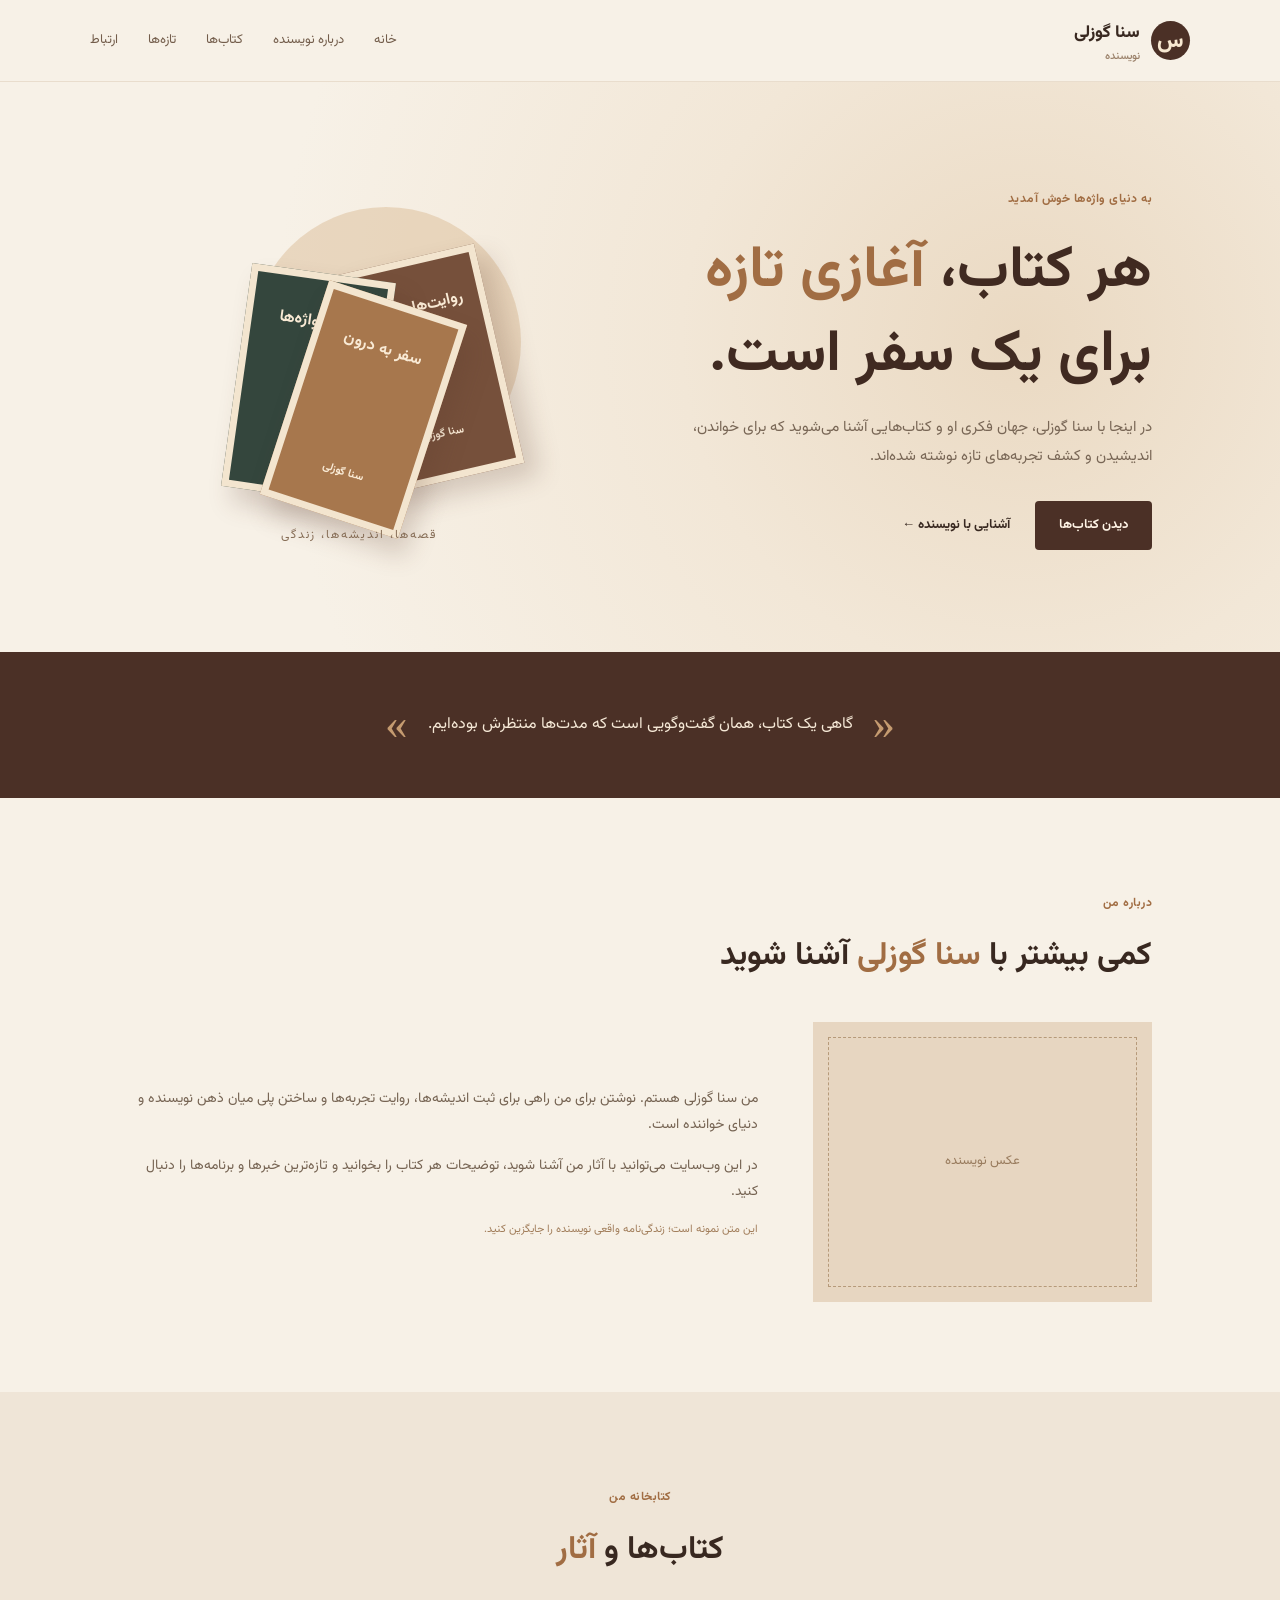
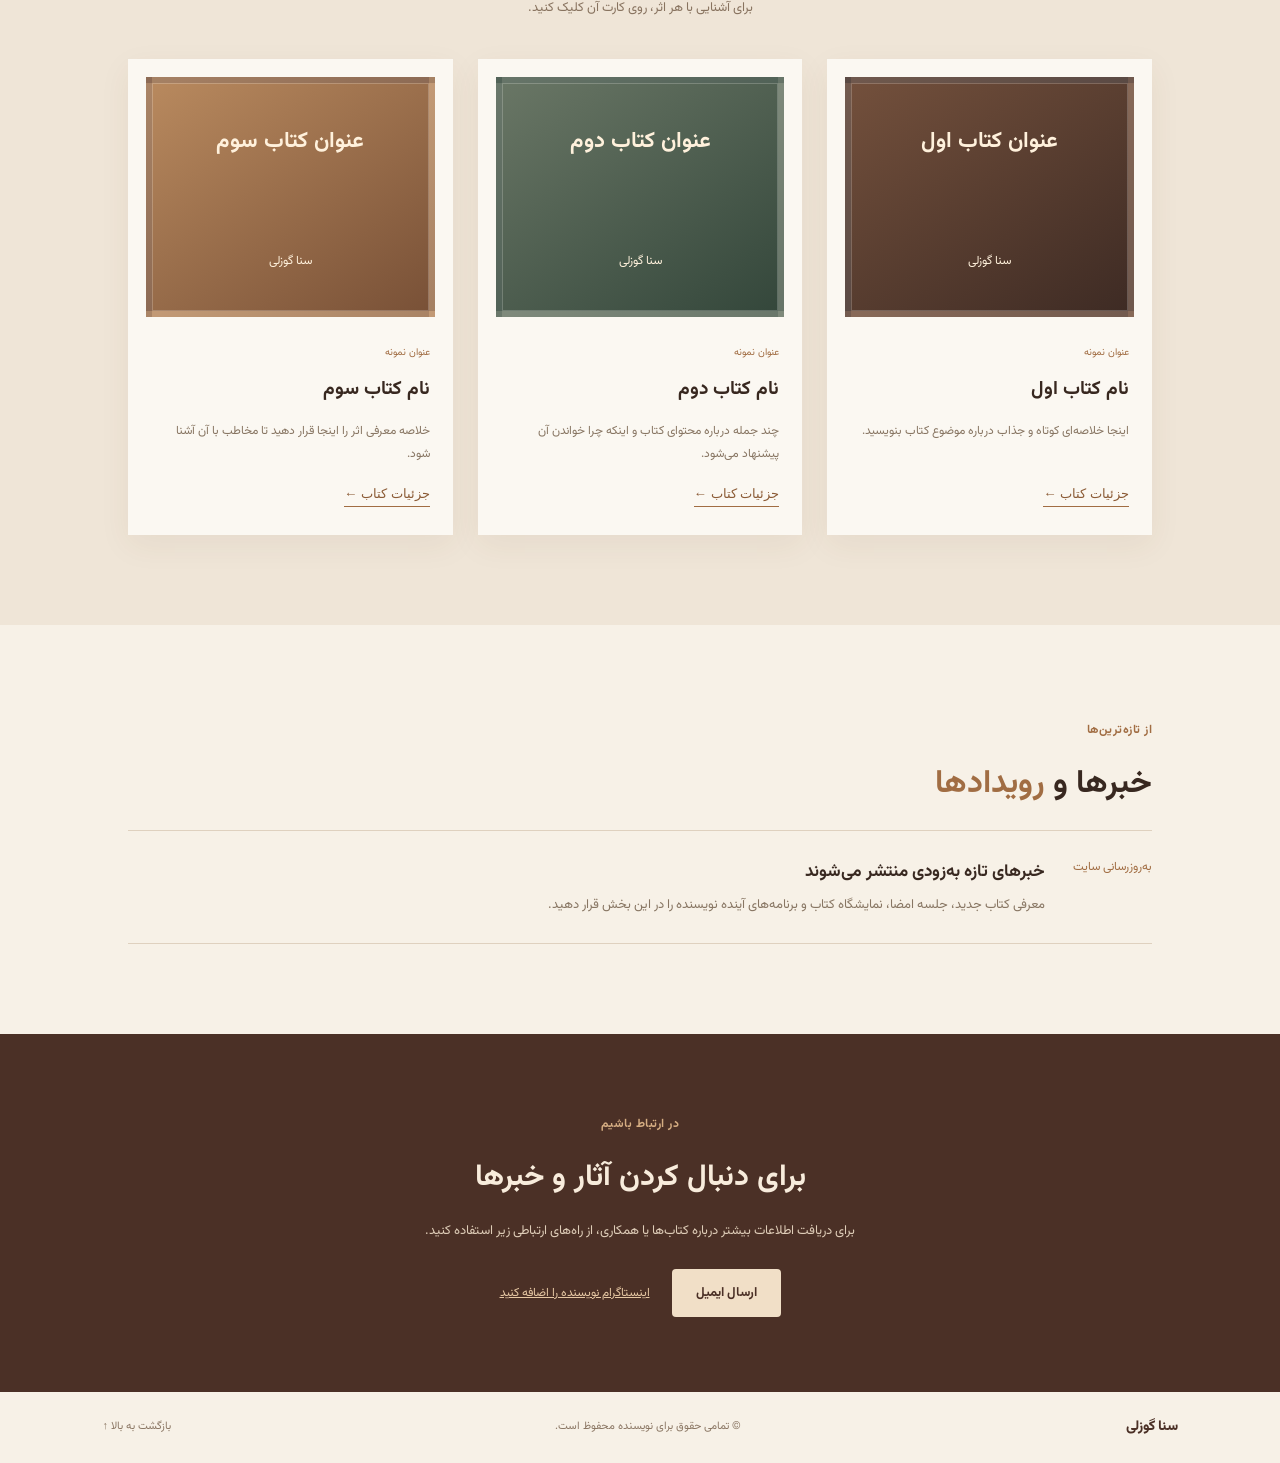
==== index.html @ 50609477 "Add files via upload" ====
<!DOCTYPE html>
<html lang="fa" dir="rtl">
<head>
  <meta charset="UTF-8">
  <meta name="viewport" content="width=device-width, initial-scale=1.0">
  <meta name="description" content="وب‌سایت رسمی سنا گوزلی؛ آشنایی با نویسنده و معرفی آثار و کتاب‌ها">
  <meta name="theme-color" content="#4b3026">
  <title>سنا گوزلی | نویسنده</title>
  <link rel="preconnect" href="https://fonts.googleapis.com">
  <link rel="preconnect" href="https://fonts.gstatic.com" crossorigin>
  <link href="https://fonts.googleapis.com/css2?family=Vazirmatn:wght@400;500;600;700;800&display=swap" rel="stylesheet">
  <link rel="stylesheet" href="style.css">
</head>
<body>
  <header class="site-header">
    <a class="brand" href="#home"><span class="brand-mark">س</span><span>سنا گوزلی<small>نویسنده</small></span></a>
    <button class="menu-toggle" id="menuToggle" aria-label="باز کردن منو" aria-expanded="false">☰</button>
    <nav id="mainNav">
      <a href="#home">خانه</a><a href="#about">درباره نویسنده</a><a href="#books">کتاب‌ها</a><a href="#news">تازه‌ها</a><a href="#contact">ارتباط</a>
    </nav>
  </header>

  <main>
    <section class="hero" id="home">
      <div class="hero-copy">
        <span class="eyebrow">به دنیای واژه‌ها خوش آمدید</span>
        <h1>هر کتاب، <em>آغازی تازه</em> برای یک سفر است.</h1>
        <p>در اینجا با سنا گوزلی، جهان فکری او و کتاب‌هایی آشنا می‌شوید که برای خواندن، اندیشیدن و کشف تجربه‌های تازه نوشته شده‌اند.</p>
        <div class="hero-actions"><a class="btn btn-dark" href="#books">دیدن کتاب‌ها</a><a class="text-link" href="#about">آشنایی با نویسنده ←</a></div>
      </div>
      <div class="hero-art" aria-label="تصویر تزئینی کتاب‌ها">
        <div class="sun"></div><div class="book book-one"><span>روایت‌هایی برای زندگی</span><b>سنا گوزلی</b></div>
        <div class="book book-two"><span>از دل واژه‌ها</span><b>سنا گوزلی</b></div>
        <div class="book book-three"><span>سفر به درون</span><b>سنا گوزلی</b></div>
        <div class="art-caption">قصه‌ها، اندیشه‌ها، زندگی</div>
      </div>
    </section>

    <section class="intro-strip">
      <span>«</span><p>گاهی یک کتاب، همان گفت‌وگویی است که مدت‌ها منتظرش بوده‌ایم.</p><span>»</span>
    </section>

    <section class="section about" id="about">
      <div class="section-heading"><span class="eyebrow">درباره من</span><h2>کمی بیشتر با <em>سنا گوزلی</em> آشنا شوید</h2></div>
      <div class="about-content">
        <div class="author-photo"><div class="photo-placeholder">عکس نویسنده</div></div>
        <div><p>من سنا گوزلی هستم. نوشتن برای من راهی برای ثبت اندیشه‌ها، روایت تجربه‌ها و ساختن پلی میان ذهن نویسنده و دنیای خواننده است.</p><p>در این وب‌سایت می‌توانید با آثار من آشنا شوید، توضیحات هر کتاب را بخوانید و تازه‌ترین خبرها و برنامه‌ها را دنبال کنید.</p><p class="note">این متن نمونه است؛ زندگی‌نامه واقعی نویسنده را جایگزین کنید.</p></div>
      </div>
    </section>

    <section class="section books-section" id="books">
      <div class="section-heading centered"><span class="eyebrow">کتابخانه من</span><h2>کتاب‌ها و <em>آثار</em></h2><p>برای آشنایی با هر اثر، روی کارت آن کلیک کنید.</p></div>
      <div class="books-grid" id="booksGrid">
        <article class="book-card"><div class="cover cover-a"><span>عنوان کتاب اول</span><small>سنا گوزلی</small></div><div class="book-info"><span class="tag">عنوان نمونه</span><h3>نام کتاب اول</h3><p>اینجا خلاصه‌ای کوتاه و جذاب درباره موضوع کتاب بنویسید.</p><button class="details-btn" data-book="0">جزئیات کتاب ←</button></div></article>
        <article class="book-card"><div class="cover cover-b"><span>عنوان کتاب دوم</span><small>سنا گوزلی</small></div><div class="book-info"><span class="tag">عنوان نمونه</span><h3>نام کتاب دوم</h3><p>چند جمله درباره محتوای کتاب و اینکه چرا خواندن آن پیشنهاد می‌شود.</p><button class="details-btn" data-book="1">جزئیات کتاب ←</button></div></article>
        <article class="book-card"><div class="cover cover-c"><span>عنوان کتاب سوم</span><small>سنا گوزلی</small></div><div class="book-info"><span class="tag">عنوان نمونه</span><h3>نام کتاب سوم</h3><p>خلاصه معرفی اثر را اینجا قرار دهید تا مخاطب با آن آشنا شود.</p><button class="details-btn" data-book="2">جزئیات کتاب ←</button></div></article>
      </div>
    </section>

    <section class="section news" id="news">
      <div class="section-heading"><span class="eyebrow">از تازه‌ترین‌ها</span><h2>خبرها و <em>رویدادها</em></h2></div>
      <div class="news-card"><div class="news-date">به‌روزرسانی سایت</div><div><h3>خبرهای تازه به‌زودی منتشر می‌شوند</h3><p>معرفی کتاب جدید، جلسه امضا، نمایشگاه کتاب و برنامه‌های آینده نویسنده را در این بخش قرار دهید.</p></div></div>
    </section>

    <section class="contact-section" id="contact">
      <span class="eyebrow">در ارتباط باشیم</span><h2>برای دنبال کردن آثار و خبرها</h2><p>برای دریافت اطلاعات بیشتر درباره کتاب‌ها یا همکاری، از راه‌های ارتباطی زیر استفاده کنید.</p>
      <div class="contact-actions"><a class="btn btn-light" href="mailto:your-email@example.com">ارسال ایمیل</a><a class="contact-placeholder" href="#contact">اینستاگرام نویسنده را اضافه کنید</a></div>
    </section>
  </main>

  <footer><a class="brand footer-brand" href="#home">سنا گوزلی</a><span>© تمامی حقوق برای نویسنده محفوظ است.</span><a href="#home">بازگشت به بالا ↑</a></footer>

  <dialog id="bookDialog"><button class="dialog-close" id="dialogClose" aria-label="بستن">×</button><span class="eyebrow">معرفی کتاب</span><h2 id="dialogTitle"></h2><p id="dialogText"></p><p class="note">برای افزودن لینک خرید یا سفارش، اطلاعات تماس واقعی را در فایل index.html وارد کنید.</p></dialog>
  <script src="script.js"></script>
</body>
</html>
---- style.css ----
*{box-sizing:border-box}html{scroll-behavior:smooth}body{margin:0;background:#f7f1e7;color:#382820;font-family:"Vazirmatn",Tahoma,sans-serif;line-height:1.9}a{color:inherit;text-decoration:none}.site-header{height:82px;padding:0 7%;display:flex;align-items:center;justify-content:space-between;background:#f7f1e7;position:sticky;top:0;z-index:10;border-bottom:1px solid #e9ddcd}.brand{display:flex;align-items:center;gap:11px;font-weight:800;font-size:17px}.brand small{display:block;font-size:11px;color:#9a8069;font-weight:500;line-height:1.3}.brand-mark{width:39px;height:39px;border-radius:50%;display:grid;place-items:center;background:#4b3026;color:#f7e8d1;font-size:22px}nav{display:flex;gap:30px;font-size:13px;color:#735d4b}nav a:hover,.text-link:hover{color:#a66e3e}.menu-toggle{display:none;background:none;border:0;font-size:25px;color:#4b3026}.hero{min-height:570px;padding:80px 10%;display:grid;grid-template-columns:1.05fr .95fr;align-items:center;gap:50px;background:radial-gradient(circle at 80% 45%,#ead9c2 0,#f2e7d7 32%,#f7f1e7 70%)}.eyebrow{font-size:12px;color:#a16d43;letter-spacing:.5px;font-weight:700}.hero h1{font-size:clamp(35px,5vw,58px);line-height:1.45;margin:16px 0;color:#402a21}.hero h1 em,.section-heading h2 em{font-style:normal;color:#a16d43}.hero-copy>p{max-width:540px;color:#786655;font-size:15px}.hero-actions{display:flex;align-items:center;gap:25px;margin-top:30px}.btn{display:inline-flex;align-items:center;justify-content:center;padding:12px 24px;border-radius:4px;font-size:13px;font-weight:700;transition:.2s}.btn-dark{background:#4b3026;color:#fff4e6}.btn-dark:hover{background:#704b37;transform:translateY(-2px)}.text-link{font-size:13px;font-weight:700}.hero-art{height:390px;position:relative;display:flex;align-items:center;justify-content:center}.sun{position:absolute;width:270px;height:270px;border-radius:50%;background:#d7b78f;opacity:.45;top:35px;right:70px}.book{position:absolute;width:145px;height:225px;border:7px solid #f3e5cf;box-shadow:12px 15px 25px #5c3b2d35;display:flex;flex-direction:column;align-items:center;justify-content:space-between;padding:28px 12px;text-align:center;color:#f9ead5;font-weight:700}.book span{font-size:16px}.book b{font-size:11px}.book-one{background:#76503b;transform:rotate(-13deg);right:90px;top:85px}.book-two{background:#34463d;transform:rotate(8deg);right:210px;top:100px}.book-three{background:#a7774d;transform:rotate(18deg);right:155px;top:125px}.art-caption{position:absolute;bottom:15px;font-size:12px;color:#866d56;letter-spacing:2px}.intro-strip{display:flex;justify-content:center;align-items:center;gap:20px;padding:30px 8%;background:#4b3026;color:#f5e8d6;text-align:center}.intro-strip p{font-size:16px}.intro-strip span{font-family:Georgia,serif;font-size:45px;color:#c59b70}.section{padding:90px 10%}.section-heading h2{font-size:32px;margin:8px 0 15px}.section-heading p{color:#88735f;font-size:13px}.about-content{display:grid;grid-template-columns:.7fr 1.3fr;gap:55px;align-items:center;margin-top:35px}.about-content p{color:#766453;font-size:14px}.author-photo{height:280px;background:#e7d6c1;padding:15px;display:grid;place-items:center}.photo-placeholder{height:100%;width:100%;border:1px dashed #b69a7a;display:grid;place-items:center;color:#987b5d;font-size:13px}.note{font-size:11px!important;color:#a17d5a!important}.books-section{background:#efe5d7}.centered{text-align:center;margin-bottom:38px}.books-grid{display:grid;grid-template-columns:repeat(3,1fr);gap:25px}.book-card{background:#fbf8f2;box-shadow:0 10px 30px #5a3b2410;transition:.25s}.book-card:hover{transform:translateY(-6px);box-shadow:0 16px 35px #5a3b2420}.cover{height:240px;margin:18px 18px 0;display:flex;flex-direction:column;justify-content:space-between;align-items:center;padding:38px 15px;color:#fff1dc;text-align:center;border:6px solid #ffffff25;box-shadow:inset 0 0 0 1px #ffffff35}.cover span{font-size:22px;font-weight:700}.cover small{font-size:12px}.cover-a{background:linear-gradient(145deg,#73503c,#3e2b24)}.cover-b{background:linear-gradient(145deg,#697665,#34473b)}.cover-c{background:linear-gradient(145deg,#b8895e,#795137)}.book-info{padding:20px 23px 25px}.tag{font-size:10px;color:#a16d43}.book-info h3{margin:5px 0;font-size:19px}.book-info p{font-size:12px;color:#887663;min-height:48px}.details-btn{border:0;border-bottom:1px solid #a16d43;background:none;padding:5px 0;color:#8c5c37;font:700 12px inherit;cursor:pointer}.news{background:#f7f1e7}.news-card{display:flex;gap:28px;align-items:flex-start;border-top:1px solid #dfd1bf;border-bottom:1px solid #dfd1bf;padding:25px 0}.news-date{white-space:nowrap;color:#a16d43;font-size:12px}.news-card h3{margin:0 0 5px;font-size:17px}.news-card p{margin:0;color:#887663;font-size:13px}.contact-section{padding:75px 10%;text-align:center;background:#4b3026;color:#f8ecdc}.contact-section .eyebrow{color:#d5ad82}.contact-section h2{font-size:30px;margin:10px 0}.contact-section p{font-size:13px;color:#dfcdb8}.contact-actions{display:flex;justify-content:center;align-items:center;gap:22px;margin-top:25px}.btn-light{background:#f1dfc7;color:#4b3026}.contact-placeholder{font-size:12px;color:#e6c7a3;text-decoration:underline}footer{padding:22px 8%;display:flex;justify-content:space-between;align-items:center;font-size:11px;color:#8b7764}.footer-brand{font-size:14px;color:#4b3026}dialog{border:0;border-radius:8px;padding:35px;max-width:440px;width:calc(100% - 35px);color:#382820;background:#fbf6ed;box-shadow:0 20px 70px #0004}dialog::backdrop{background:#24170fc0}dialog h2{font-size:23px}.dialog-close{position:absolute;left:15px;top:10px;border:0;background:none;font-size:28px;color:#79563e;cursor:pointer}#bookDialog p{font-size:13px;color:#786655}@media(max-width:760px){.site-header{height:70px;padding:0 5%}.menu-toggle{display:block}nav{display:none;position:absolute;top:70px;right:0;left:0;background:#f7f1e7;padding:18px 7%;flex-direction:column;gap:15px;border-bottom:1px solid #e9ddcd}nav.open{display:flex}.hero{grid-template-columns:1fr;padding:55px 7% 35px;gap:10px}.hero-art{height:300px;transform:scale(.88)}.hero h1{font-size:38px}.section{padding:65px 7%}.about-content{grid-template-columns:1fr;gap:25px}.author-photo{height:220px}.books-grid{grid-template-columns:1fr;max-width:420px;margin:auto}.cover{height:260px}.news-card{flex-direction:column;gap:8px}.contact-section{padding:60px 7%}footer{gap:12px;flex-wrap:wrap}.intro-strip{gap:8px}.intro-strip p{font-size:13px}}@media(min-width:761px) and (max-width:1000px){.books-grid{gap:14px}.cover{height:200px}.book-info{padding:15px}}
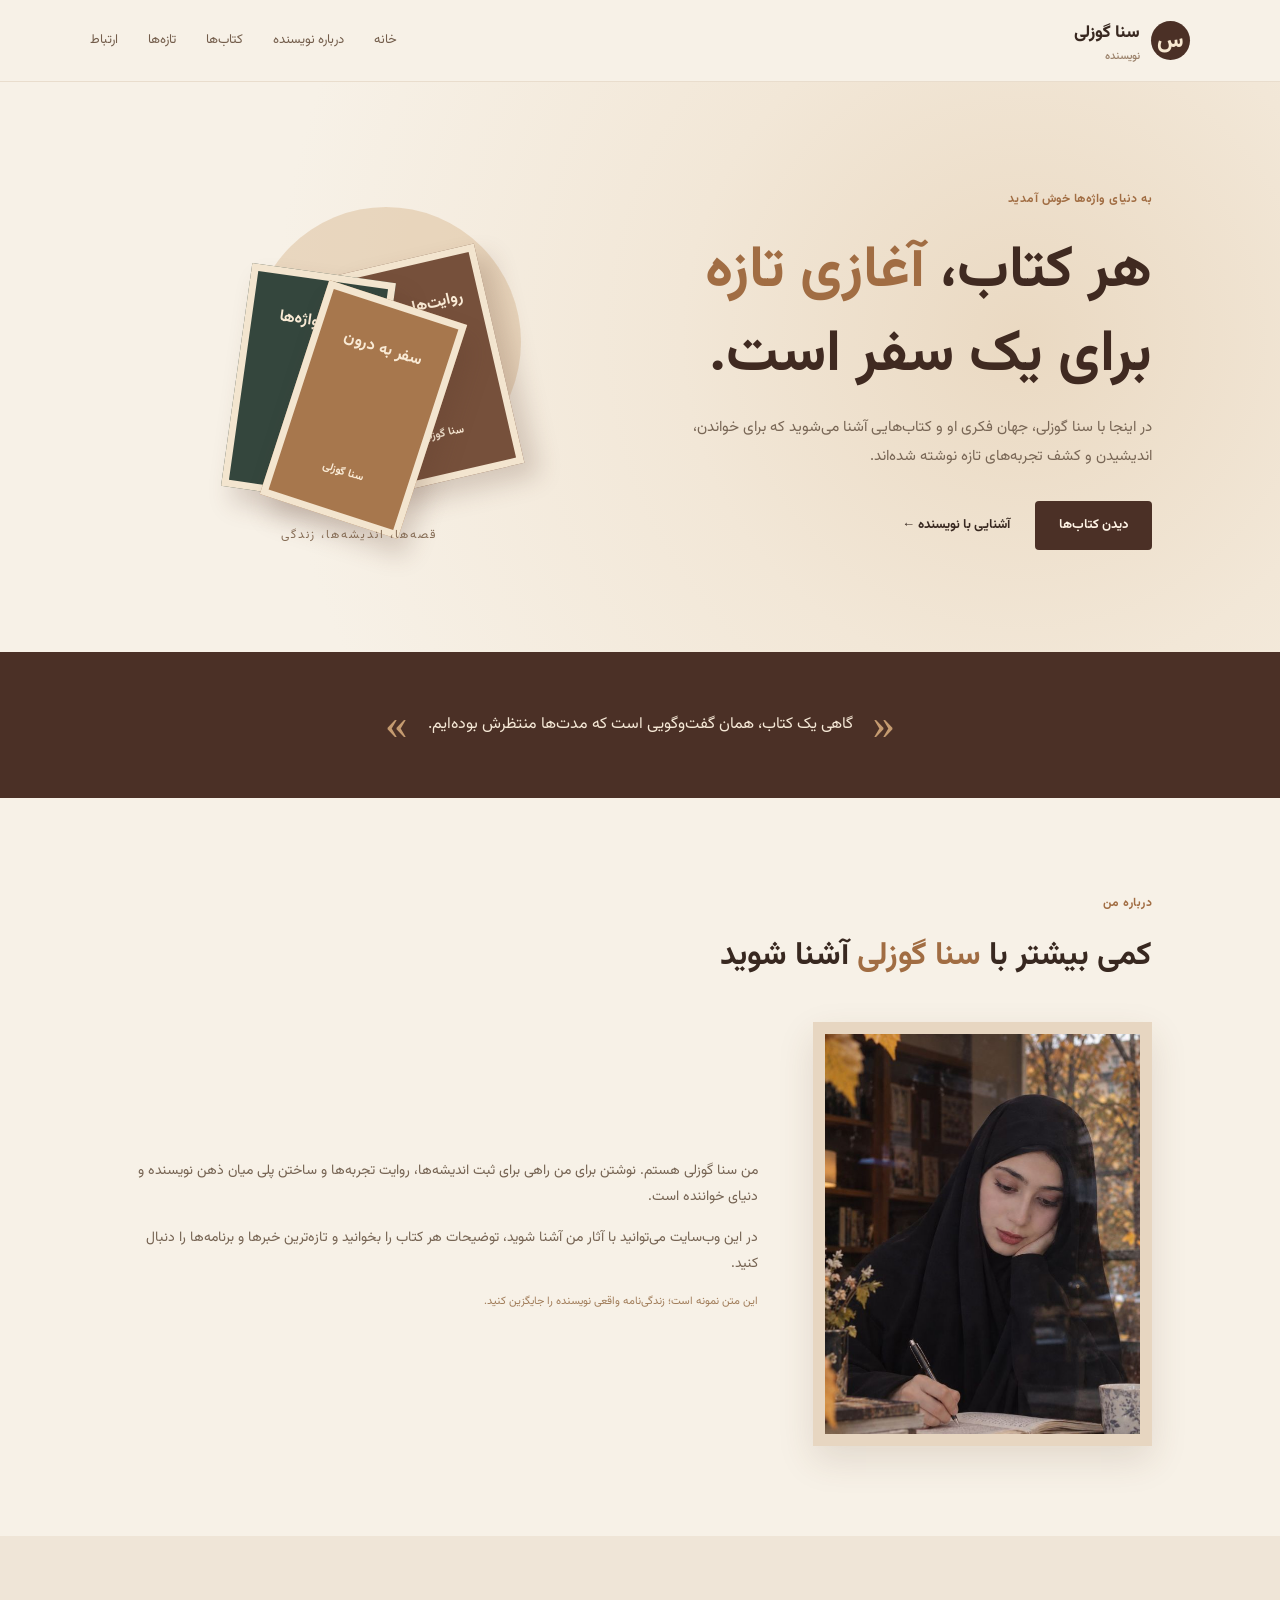
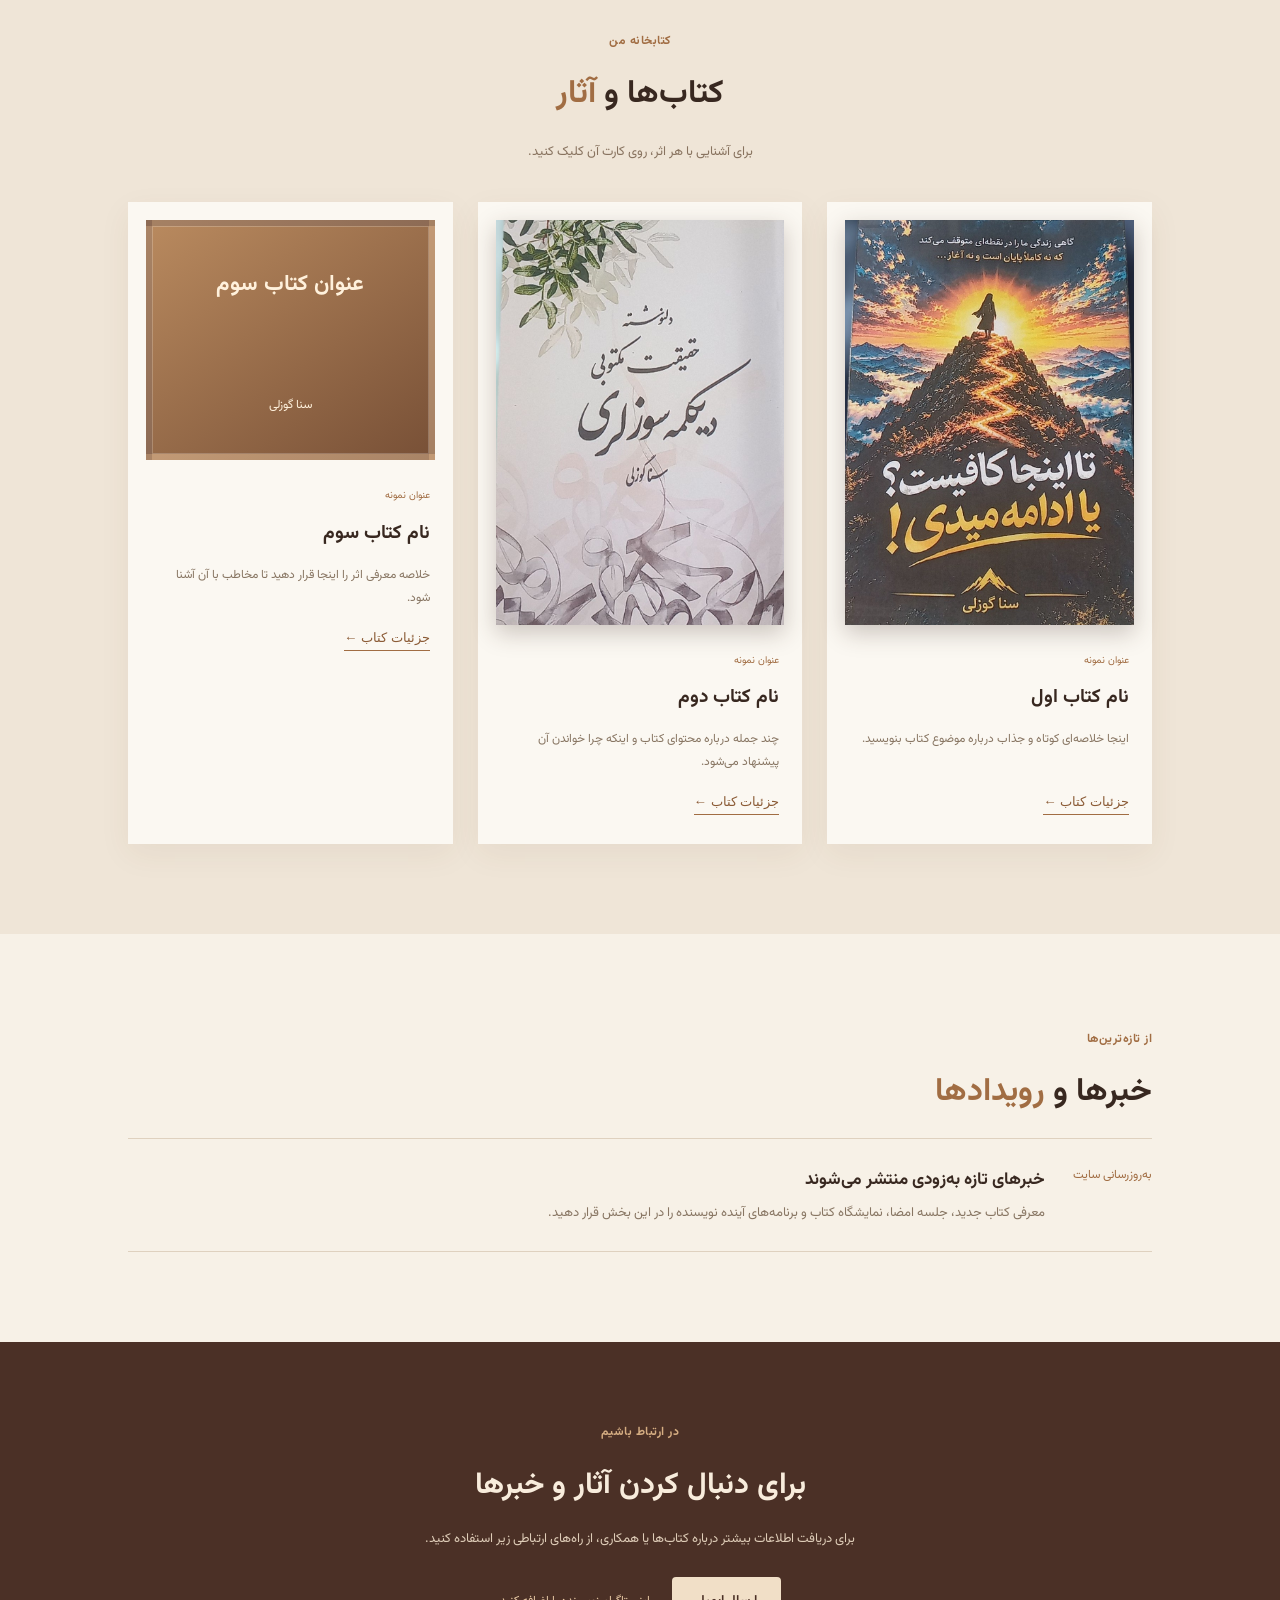
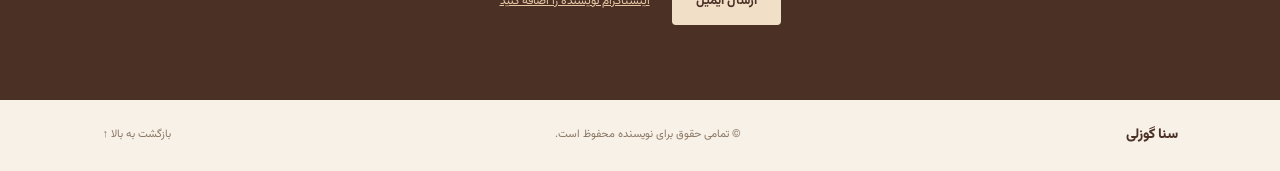
==== commit 4eabd524: "Rename index (1).html to index.html" ====
--- a/index.html
+++ b/index.html
@@ -43,7 +43,7 @@
     <section class="section about" id="about">
       <div class="section-heading"><span class="eyebrow">درباره من</span><h2>کمی بیشتر با <em>سنا گوزلی</em> آشنا شوید</h2></div>
       <div class="about-content">
-        <div class="author-photo"><div class="photo-placeholder">عکس نویسنده</div></div>
+        <div class="author-photo"><img src="author.jpg" alt="تصویر سنا گوزلی، نویسنده" width="800" height="800" loading="lazy"></div>
         <div><p>من سنا گوزلی هستم. نوشتن برای من راهی برای ثبت اندیشه‌ها، روایت تجربه‌ها و ساختن پلی میان ذهن نویسنده و دنیای خواننده است.</p><p>در این وب‌سایت می‌توانید با آثار من آشنا شوید، توضیحات هر کتاب را بخوانید و تازه‌ترین خبرها و برنامه‌ها را دنبال کنید.</p><p class="note">این متن نمونه است؛ زندگی‌نامه واقعی نویسنده را جایگزین کنید.</p></div>
       </div>
     </section>
@@ -51,8 +51,8 @@
     <section class="section books-section" id="books">
       <div class="section-heading centered"><span class="eyebrow">کتابخانه من</span><h2>کتاب‌ها و <em>آثار</em></h2><p>برای آشنایی با هر اثر، روی کارت آن کلیک کنید.</p></div>
       <div class="books-grid" id="booksGrid">
-        <article class="book-card"><div class="cover cover-a"><span>عنوان کتاب اول</span><small>سنا گوزلی</small></div><div class="book-info"><span class="tag">عنوان نمونه</span><h3>نام کتاب اول</h3><p>اینجا خلاصه‌ای کوتاه و جذاب درباره موضوع کتاب بنویسید.</p><button class="details-btn" data-book="0">جزئیات کتاب ←</button></div></article>
-        <article class="book-card"><div class="cover cover-b"><span>عنوان کتاب دوم</span><small>سنا گوزلی</small></div><div class="book-info"><span class="tag">عنوان نمونه</span><h3>نام کتاب دوم</h3><p>چند جمله درباره محتوای کتاب و اینکه چرا خواندن آن پیشنهاد می‌شود.</p><button class="details-btn" data-book="1">جزئیات کتاب ←</button></div></article>
+        <article class="book-card"><div class="cover cover-img"><img src="book1.jpg" alt="جلد کتاب «تا اینجا کافیست؟ یا ادامه میدی!» نوشته سنا گوزلی" loading="lazy"></div><div class="book-info"><span class="tag">عنوان نمونه</span><h3>نام کتاب اول</h3><p>اینجا خلاصه‌ای کوتاه و جذاب درباره موضوع کتاب بنویسید.</p><button class="details-btn" data-book="0">جزئیات کتاب ←</button></div></article>
+        <article class="book-card"><div class="cover cover-img"><img src="book2.jpg" alt="جلد کتاب «دیکمه سوزلری» نوشته سنا گوزلی" loading="lazy"></div><div class="book-info"><span class="tag">عنوان نمونه</span><h3>نام کتاب دوم</h3><p>چند جمله درباره محتوای کتاب و اینکه چرا خواندن آن پیشنهاد می‌شود.</p><button class="details-btn" data-book="1">جزئیات کتاب ←</button></div></article>
         <article class="book-card"><div class="cover cover-c"><span>عنوان کتاب سوم</span><small>سنا گوزلی</small></div><div class="book-info"><span class="tag">عنوان نمونه</span><h3>نام کتاب سوم</h3><p>خلاصه معرفی اثر را اینجا قرار دهید تا مخاطب با آن آشنا شود.</p><button class="details-btn" data-book="2">جزئیات کتاب ←</button></div></article>
       </div>
     </section>
--- a/style.css
+++ b/style.css
@@ -1 +1 @@
-*{box-sizing:border-box}html{scroll-behavior:smooth}body{margin:0;background:#f7f1e7;color:#382820;font-family:"Vazirmatn",Tahoma,sans-serif;line-height:1.9}a{color:inherit;text-decoration:none}.site-header{height:82px;padding:0 7%;display:flex;align-items:center;justify-content:space-between;background:#f7f1e7;position:sticky;top:0;z-index:10;border-bottom:1px solid #e9ddcd}.brand{display:flex;align-items:center;gap:11px;font-weight:800;font-size:17px}.brand small{display:block;font-size:11px;color:#9a8069;font-weight:500;line-height:1.3}.brand-mark{width:39px;height:39px;border-radius:50%;display:grid;place-items:center;background:#4b3026;color:#f7e8d1;font-size:22px}nav{display:flex;gap:30px;font-size:13px;color:#735d4b}nav a:hover,.text-link:hover{color:#a66e3e}.menu-toggle{display:none;background:none;border:0;font-size:25px;color:#4b3026}.hero{min-height:570px;padding:80px 10%;display:grid;grid-template-columns:1.05fr .95fr;align-items:center;gap:50px;background:radial-gradient(circle at 80% 45%,#ead9c2 0,#f2e7d7 32%,#f7f1e7 70%)}.eyebrow{font-size:12px;color:#a16d43;letter-spacing:.5px;font-weight:700}.hero h1{font-size:clamp(35px,5vw,58px);line-height:1.45;margin:16px 0;color:#402a21}.hero h1 em,.section-heading h2 em{font-style:normal;color:#a16d43}.hero-copy>p{max-width:540px;color:#786655;font-size:15px}.hero-actions{display:flex;align-items:center;gap:25px;margin-top:30px}.btn{display:inline-flex;align-items:center;justify-content:center;padding:12px 24px;border-radius:4px;font-size:13px;font-weight:700;transition:.2s}.btn-dark{background:#4b3026;color:#fff4e6}.btn-dark:hover{background:#704b37;transform:translateY(-2px)}.text-link{font-size:13px;font-weight:700}.hero-art{height:390px;position:relative;display:flex;align-items:center;justify-content:center}.sun{position:absolute;width:270px;height:270px;border-radius:50%;background:#d7b78f;opacity:.45;top:35px;right:70px}.book{position:absolute;width:145px;height:225px;border:7px solid #f3e5cf;box-shadow:12px 15px 25px #5c3b2d35;display:flex;flex-direction:column;align-items:center;justify-content:space-between;padding:28px 12px;text-align:center;color:#f9ead5;font-weight:700}.book span{font-size:16px}.book b{font-size:11px}.book-one{background:#76503b;transform:rotate(-13deg);right:90px;top:85px}.book-two{background:#34463d;transform:rotate(8deg);right:210px;top:100px}.book-three{background:#a7774d;transform:rotate(18deg);right:155px;top:125px}.art-caption{position:absolute;bottom:15px;font-size:12px;color:#866d56;letter-spacing:2px}.intro-strip{display:flex;justify-content:center;align-items:center;gap:20px;padding:30px 8%;background:#4b3026;color:#f5e8d6;text-align:center}.intro-strip p{font-size:16px}.intro-strip span{font-family:Georgia,serif;font-size:45px;color:#c59b70}.section{padding:90px 10%}.section-heading h2{font-size:32px;margin:8px 0 15px}.section-heading p{color:#88735f;font-size:13px}.about-content{display:grid;grid-template-columns:.7fr 1.3fr;gap:55px;align-items:center;margin-top:35px}.about-content p{color:#766453;font-size:14px}.author-photo{height:280px;background:#e7d6c1;padding:15px;display:grid;place-items:center}.photo-placeholder{height:100%;width:100%;border:1px dashed #b69a7a;display:grid;place-items:center;color:#987b5d;font-size:13px}.note{font-size:11px!important;color:#a17d5a!important}.books-section{background:#efe5d7}.centered{text-align:center;margin-bottom:38px}.books-grid{display:grid;grid-template-columns:repeat(3,1fr);gap:25px}.book-card{background:#fbf8f2;box-shadow:0 10px 30px #5a3b2410;transition:.25s}.book-card:hover{transform:translateY(-6px);box-shadow:0 16px 35px #5a3b2420}.cover{height:240px;margin:18px 18px 0;display:flex;flex-direction:column;justify-content:space-between;align-items:center;padding:38px 15px;color:#fff1dc;text-align:center;border:6px solid #ffffff25;box-shadow:inset 0 0 0 1px #ffffff35}.cover span{font-size:22px;font-weight:700}.cover small{font-size:12px}.cover-a{background:linear-gradient(145deg,#73503c,#3e2b24)}.cover-b{background:linear-gradient(145deg,#697665,#34473b)}.cover-c{background:linear-gradient(145deg,#b8895e,#795137)}.book-info{padding:20px 23px 25px}.tag{font-size:10px;color:#a16d43}.book-info h3{margin:5px 0;font-size:19px}.book-info p{font-size:12px;color:#887663;min-height:48px}.details-btn{border:0;border-bottom:1px solid #a16d43;background:none;padding:5px 0;color:#8c5c37;font:700 12px inherit;cursor:pointer}.news{background:#f7f1e7}.news-card{display:flex;gap:28px;align-items:flex-start;border-top:1px solid #dfd1bf;border-bottom:1px solid #dfd1bf;padding:25px 0}.news-date{white-space:nowrap;color:#a16d43;font-size:12px}.news-card h3{margin:0 0 5px;font-size:17px}.news-card p{margin:0;color:#887663;font-size:13px}.contact-section{padding:75px 10%;text-align:center;background:#4b3026;color:#f8ecdc}.contact-section .eyebrow{color:#d5ad82}.contact-section h2{font-size:30px;margin:10px 0}.contact-section p{font-size:13px;color:#dfcdb8}.contact-actions{display:flex;justify-content:center;align-items:center;gap:22px;margin-top:25px}.btn-light{background:#f1dfc7;color:#4b3026}.contact-placeholder{font-size:12px;color:#e6c7a3;text-decoration:underline}footer{padding:22px 8%;display:flex;justify-content:space-between;align-items:center;font-size:11px;color:#8b7764}.footer-brand{font-size:14px;color:#4b3026}dialog{border:0;border-radius:8px;padding:35px;max-width:440px;width:calc(100% - 35px);color:#382820;background:#fbf6ed;box-shadow:0 20px 70px #0004}dialog::backdrop{background:#24170fc0}dialog h2{font-size:23px}.dialog-close{position:absolute;left:15px;top:10px;border:0;background:none;font-size:28px;color:#79563e;cursor:pointer}#bookDialog p{font-size:13px;color:#786655}@media(max-width:760px){.site-header{height:70px;padding:0 5%}.menu-toggle{display:block}nav{display:none;position:absolute;top:70px;right:0;left:0;background:#f7f1e7;padding:18px 7%;flex-direction:column;gap:15px;border-bottom:1px solid #e9ddcd}nav.open{display:flex}.hero{grid-template-columns:1fr;padding:55px 7% 35px;gap:10px}.hero-art{height:300px;transform:scale(.88)}.hero h1{font-size:38px}.section{padding:65px 7%}.about-content{grid-template-columns:1fr;gap:25px}.author-photo{height:220px}.books-grid{grid-template-columns:1fr;max-width:420px;margin:auto}.cover{height:260px}.news-card{flex-direction:column;gap:8px}.contact-section{padding:60px 7%}footer{gap:12px;flex-wrap:wrap}.intro-strip{gap:8px}.intro-strip p{font-size:13px}}@media(min-width:761px) and (max-width:1000px){.books-grid{gap:14px}.cover{height:200px}.book-info{padding:15px}}+*{box-sizing:border-box}html{scroll-behavior:smooth}body{margin:0;background:#f7f1e7;color:#382820;font-family:"Vazirmatn",Tahoma,sans-serif;line-height:1.9}a{color:inherit;text-decoration:none}.site-header{height:82px;padding:0 7%;display:flex;align-items:center;justify-content:space-between;background:#f7f1e7;position:sticky;top:0;z-index:10;border-bottom:1px solid #e9ddcd}.brand{display:flex;align-items:center;gap:11px;font-weight:800;font-size:17px}.brand small{display:block;font-size:11px;color:#9a8069;font-weight:500;line-height:1.3}.brand-mark{width:39px;height:39px;border-radius:50%;display:grid;place-items:center;background:#4b3026;color:#f7e8d1;font-size:22px}nav{display:flex;gap:30px;font-size:13px;color:#735d4b}nav a:hover,.text-link:hover{color:#a66e3e}.menu-toggle{display:none;background:none;border:0;font-size:25px;color:#4b3026}.hero{min-height:570px;padding:80px 10%;display:grid;grid-template-columns:1.05fr .95fr;align-items:center;gap:50px;background:radial-gradient(circle at 80% 45%,#ead9c2 0,#f2e7d7 32%,#f7f1e7 70%)}.eyebrow{font-size:12px;color:#a16d43;letter-spacing:.5px;font-weight:700}.hero h1{font-size:clamp(35px,5vw,58px);line-height:1.45;margin:16px 0;color:#402a21}.hero h1 em,.section-heading h2 em{font-style:normal;color:#a16d43}.hero-copy>p{max-width:540px;color:#786655;font-size:15px}.hero-actions{display:flex;align-items:center;gap:25px;margin-top:30px}.btn{display:inline-flex;align-items:center;justify-content:center;padding:12px 24px;border-radius:4px;font-size:13px;font-weight:700;transition:.2s}.btn-dark{background:#4b3026;color:#fff4e6}.btn-dark:hover{background:#704b37;transform:translateY(-2px)}.text-link{font-size:13px;font-weight:700}.hero-art{height:390px;position:relative;display:flex;align-items:center;justify-content:center}.sun{position:absolute;width:270px;height:270px;border-radius:50%;background:#d7b78f;opacity:.45;top:35px;right:70px}.book{position:absolute;width:145px;height:225px;border:7px solid #f3e5cf;box-shadow:12px 15px 25px #5c3b2d35;display:flex;flex-direction:column;align-items:center;justify-content:space-between;padding:28px 12px;text-align:center;color:#f9ead5;font-weight:700}.book span{font-size:16px}.book b{font-size:11px}.book-one{background:#76503b;transform:rotate(-13deg);right:90px;top:85px}.book-two{background:#34463d;transform:rotate(8deg);right:210px;top:100px}.book-three{background:#a7774d;transform:rotate(18deg);right:155px;top:125px}.art-caption{position:absolute;bottom:15px;font-size:12px;color:#866d56;letter-spacing:2px}.intro-strip{display:flex;justify-content:center;align-items:center;gap:20px;padding:30px 8%;background:#4b3026;color:#f5e8d6;text-align:center}.intro-strip p{font-size:16px}.intro-strip span{font-family:Georgia,serif;font-size:45px;color:#c59b70}.section{padding:90px 10%}.section-heading h2{font-size:32px;margin:8px 0 15px}.section-heading p{color:#88735f;font-size:13px}.about-content{display:grid;grid-template-columns:.7fr 1.3fr;gap:55px;align-items:center;margin-top:35px}.about-content p{color:#766453;font-size:14px}.author-photo{aspect-ratio:4/5;background:#e7d6c1;padding:12px;box-shadow:0 14px 34px #5a3b2422}.author-photo img{width:100%;height:100%;object-fit:cover;object-position:50% 35%;display:block}.photo-placeholder{height:100%;width:100%;border:1px dashed #b69a7a;display:grid;place-items:center;color:#987b5d;font-size:13px}.note{font-size:11px!important;color:#a17d5a!important}.books-section{background:#efe5d7}.centered{text-align:center;margin-bottom:38px}.books-grid{display:grid;grid-template-columns:repeat(3,1fr);gap:25px}.book-card{background:#fbf8f2;box-shadow:0 10px 30px #5a3b2410;transition:.25s}.book-card:hover{transform:translateY(-6px);box-shadow:0 16px 35px #5a3b2420}.cover{height:240px;margin:18px 18px 0;display:flex;flex-direction:column;justify-content:space-between;align-items:center;padding:38px 15px;color:#fff1dc;text-align:center;border:6px solid #ffffff25;box-shadow:inset 0 0 0 1px #ffffff35}.cover span{font-size:22px;font-weight:700}.cover small{font-size:12px}.cover-img{height:auto;padding:0;border:0;display:block;aspect-ratio:5/7;overflow:hidden;box-shadow:0 8px 22px #3e2b2440}.cover-img img{width:100%;height:100%;object-fit:cover;display:block}.cover-a{background:linear-gradient(145deg,#73503c,#3e2b24)}.cover-b{background:linear-gradient(145deg,#697665,#34473b)}.cover-c{background:linear-gradient(145deg,#b8895e,#795137)}.book-info{padding:20px 23px 25px}.tag{font-size:10px;color:#a16d43}.book-info h3{margin:5px 0;font-size:19px}.book-info p{font-size:12px;color:#887663;min-height:48px}.details-btn{border:0;border-bottom:1px solid #a16d43;background:none;padding:5px 0;color:#8c5c37;font:700 12px inherit;cursor:pointer}.news{background:#f7f1e7}.news-card{display:flex;gap:28px;align-items:flex-start;border-top:1px solid #dfd1bf;border-bottom:1px solid #dfd1bf;padding:25px 0}.news-date{white-space:nowrap;color:#a16d43;font-size:12px}.news-card h3{margin:0 0 5px;font-size:17px}.news-card p{margin:0;color:#887663;font-size:13px}.contact-section{padding:75px 10%;text-align:center;background:#4b3026;color:#f8ecdc}.contact-section .eyebrow{color:#d5ad82}.contact-section h2{font-size:30px;margin:10px 0}.contact-section p{font-size:13px;color:#dfcdb8}.contact-actions{display:flex;justify-content:center;align-items:center;gap:22px;margin-top:25px}.btn-light{background:#f1dfc7;color:#4b3026}.contact-placeholder{font-size:12px;color:#e6c7a3;text-decoration:underline}footer{padding:22px 8%;display:flex;justify-content:space-between;align-items:center;font-size:11px;color:#8b7764}.footer-brand{font-size:14px;color:#4b3026}dialog{border:0;border-radius:8px;padding:35px;max-width:440px;width:calc(100% - 35px);color:#382820;background:#fbf6ed;box-shadow:0 20px 70px #0004}dialog::backdrop{background:#24170fc0}dialog h2{font-size:23px}.dialog-close{position:absolute;left:15px;top:10px;border:0;background:none;font-size:28px;color:#79563e;cursor:pointer}#bookDialog p{font-size:13px;color:#786655}@media(max-width:760px){.site-header{height:70px;padding:0 5%}.menu-toggle{display:block}nav{display:none;position:absolute;top:70px;right:0;left:0;background:#f7f1e7;padding:18px 7%;flex-direction:column;gap:15px;border-bottom:1px solid #e9ddcd}nav.open{display:flex}.hero{grid-template-columns:1fr;padding:55px 7% 35px;gap:10px}.hero-art{height:300px;transform:scale(.88)}.hero h1{font-size:38px}.section{padding:65px 7%}.about-content{grid-template-columns:1fr;gap:25px}.author-photo{aspect-ratio:1/1;max-width:340px;margin:auto}.books-grid{grid-template-columns:1fr;max-width:420px;margin:auto}.cover{height:260px}.cover-img{height:auto;max-width:300px;margin:18px auto 0}.news-card{flex-direction:column;gap:8px}.contact-section{padding:60px 7%}footer{gap:12px;flex-wrap:wrap}.intro-strip{gap:8px}.intro-strip p{font-size:13px}}@media(min-width:761px) and (max-width:1000px){.books-grid{gap:14px}.cover{height:200px}.cover-img{height:auto}.book-info{padding:15px}}
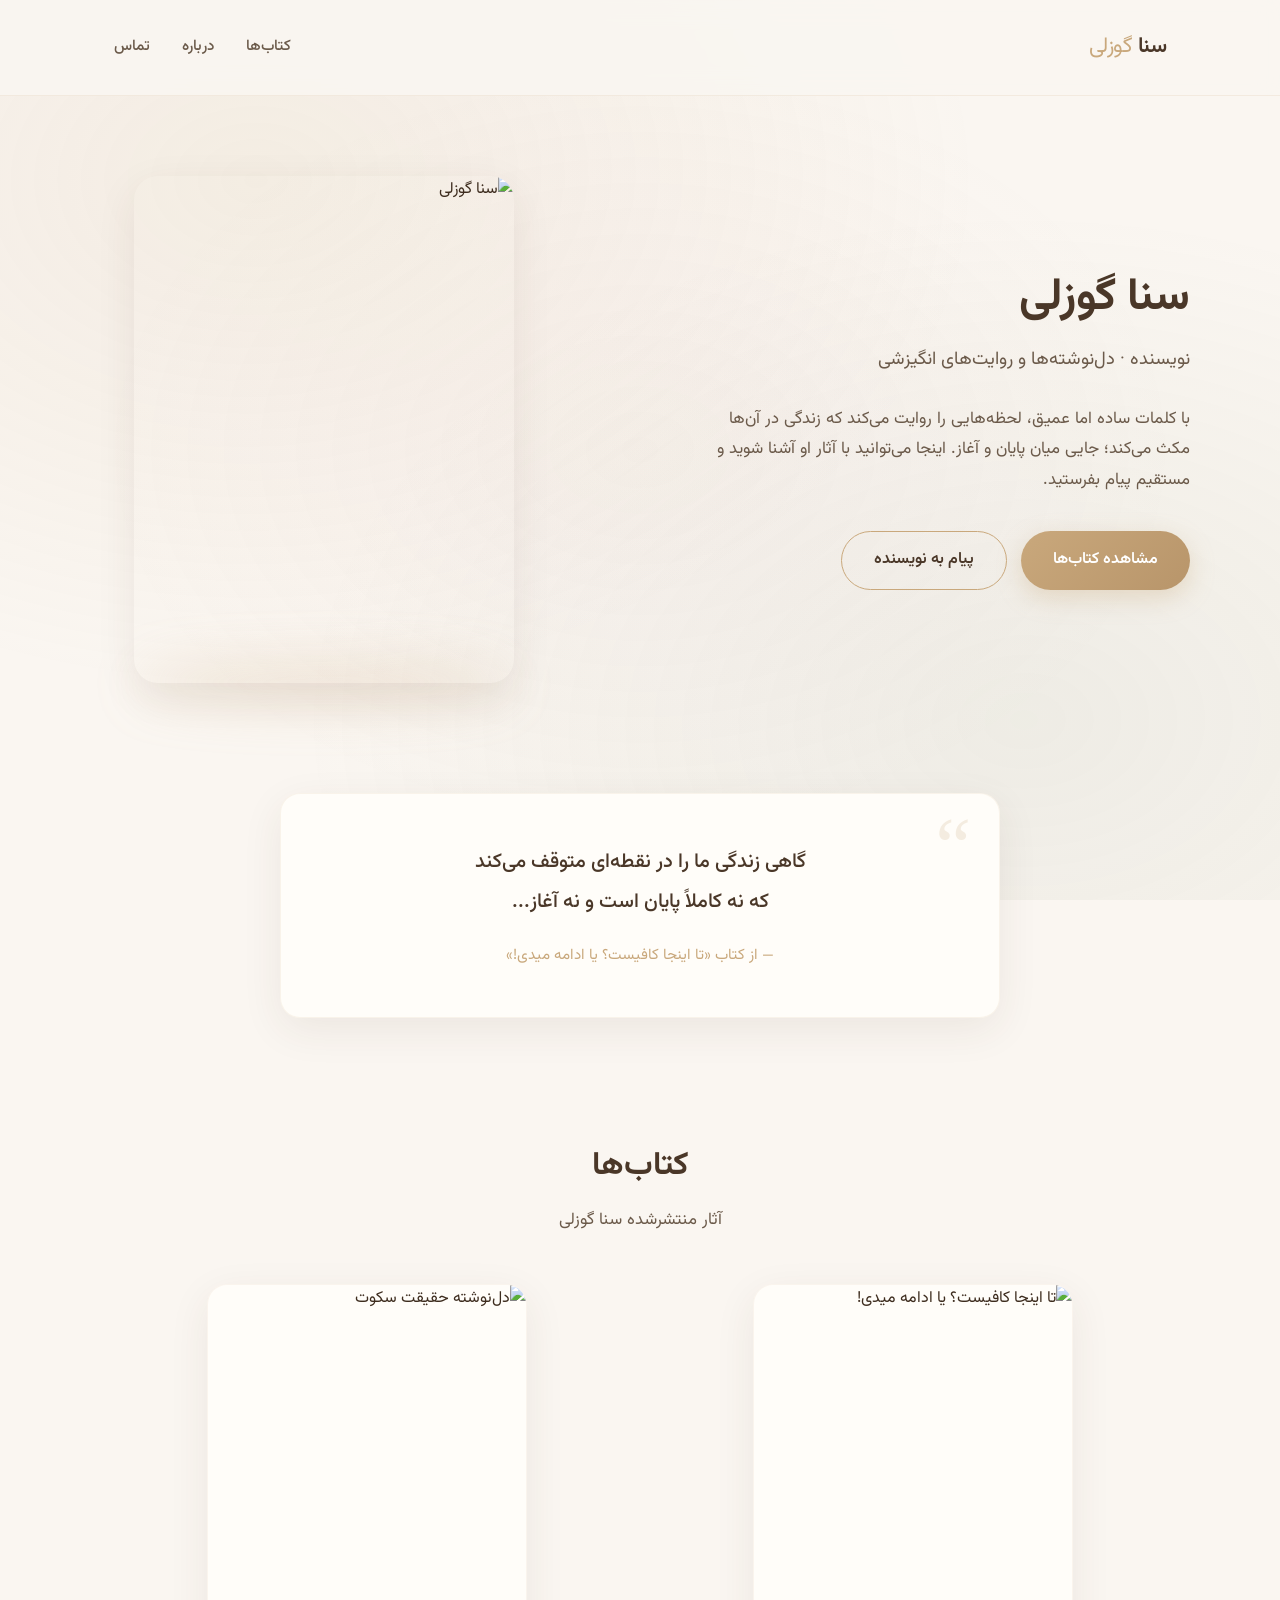
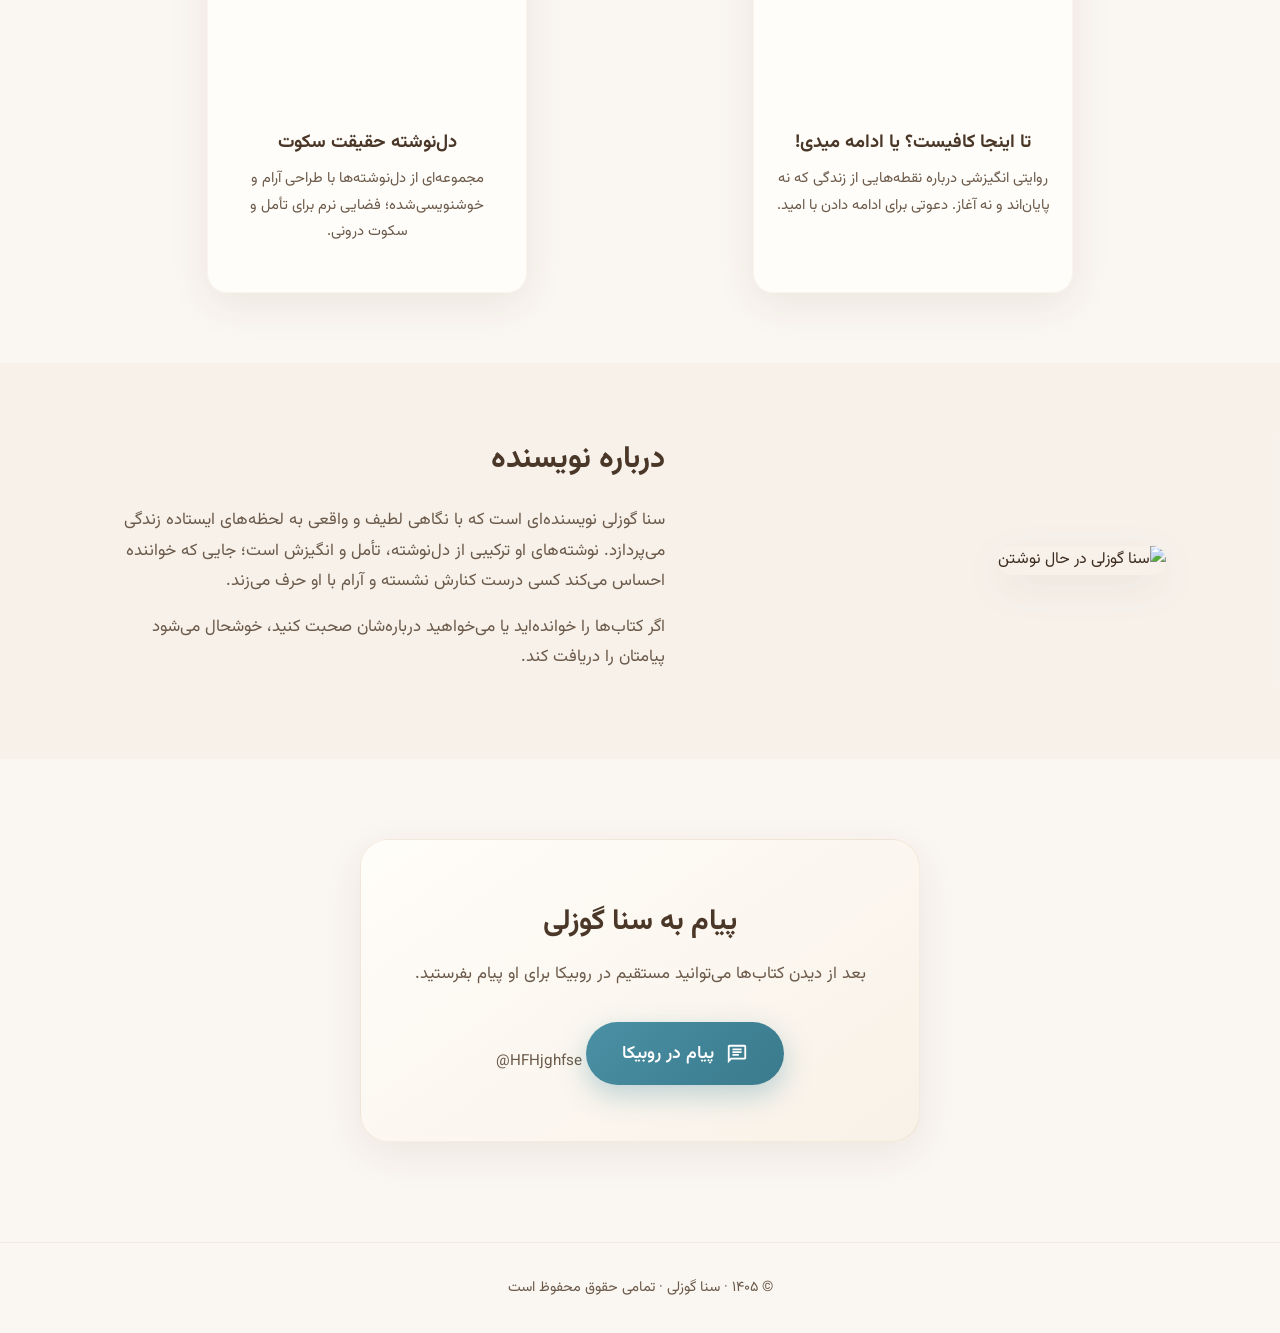
==== commit d01dc565: "Add files via upload" ====
--- a/index.html
+++ b/index.html
@@ -1,76 +1,586 @@
 <!DOCTYPE html>
 <html lang="fa" dir="rtl">
 <head>
-  <meta charset="UTF-8">
-  <meta name="viewport" content="width=device-width, initial-scale=1.0">
-  <meta name="description" content="وب‌سایت رسمی سنا گوزلی؛ آشنایی با نویسنده و معرفی آثار و کتاب‌ها">
-  <meta name="theme-color" content="#4b3026">
+  <meta charset="UTF-8" />
+  <meta name="viewport" content="width=device-width, initial-scale=1.0" />
   <title>سنا گوزلی | نویسنده</title>
-  <link rel="preconnect" href="https://fonts.googleapis.com">
-  <link rel="preconnect" href="https://fonts.gstatic.com" crossorigin>
-  <link href="https://fonts.googleapis.com/css2?family=Vazirmatn:wght@400;500;600;700;800&display=swap" rel="stylesheet">
-  <link rel="stylesheet" href="style.css">
+  <meta name="description" content="سایت رسمی سنا گوزلی، نویسنده کتاب‌های دل‌نوشته و انگیزشی. با آثار او آشنا شوید و پیام بفرستید." />
+  <link rel="preconnect" href="https://fonts.googleapis.com" />
+  <link rel="preconnect" href="https://fonts.gstatic.com" crossorigin />
+  <link href="https://fonts.googleapis.com/css2?family=Vazirmatn:wght@300;400;500;600;700&display=swap" rel="stylesheet" />
+  <style>
+    :root {
+      --cream: #faf6f1;
+      --warm-beige: #f3ebe0;
+      --soft-gold: #c9a87c;
+      --deep-brown: #4a3728;
+      --soft-green: #8a9a7b;
+      --muted-rose: #d4a5a5;
+      --text: #3d2c1e;
+      --text-light: #6b5a4a;
+      --card-bg: #fffdf9;
+      --shadow: 0 12px 40px rgba(74, 55, 40, 0.08);
+      --radius: 20px;
+    }
+
+    * {
+      margin: 0;
+      padding: 0;
+      box-sizing: border-box;
+    }
+
+    html {
+      scroll-behavior: smooth;
+    }
+
+    body {
+      font-family: 'Vazirmatn', Tahoma, sans-serif;
+      background: var(--cream);
+      color: var(--text);
+      line-height: 1.8;
+      overflow-x: hidden;
+    }
+
+    /* Soft background pattern */
+    body::before {
+      content: '';
+      position: fixed;
+      inset: 0;
+      background: 
+        radial-gradient(ellipse at 20% 20%, rgba(201, 168, 124, 0.12) 0%, transparent 50%),
+        radial-gradient(ellipse at 80% 80%, rgba(138, 154, 123, 0.1) 0%, transparent 50%),
+        radial-gradient(ellipse at 50% 50%, rgba(212, 165, 165, 0.06) 0%, transparent 60%);
+      pointer-events: none;
+      z-index: -1;
+    }
+
+    .container {
+      max-width: 1100px;
+      margin: 0 auto;
+      padding: 0 24px;
+    }
+
+    /* Header */
+    header {
+      padding: 28px 0;
+      position: sticky;
+      top: 0;
+      background: rgba(250, 246, 241, 0.85);
+      backdrop-filter: blur(12px);
+      z-index: 100;
+      border-bottom: 1px solid rgba(201, 168, 124, 0.15);
+    }
+
+    .header-inner {
+      display: flex;
+      justify-content: space-between;
+      align-items: center;
+    }
+
+    .logo {
+      font-size: 1.35rem;
+      font-weight: 600;
+      color: var(--deep-brown);
+      letter-spacing: -0.5px;
+    }
+
+    .logo span {
+      color: var(--soft-gold);
+      font-weight: 400;
+    }
+
+    nav a {
+      color: var(--text-light);
+      text-decoration: none;
+      margin-right: 28px;
+      font-size: 0.95rem;
+      font-weight: 500;
+      transition: color 0.25s;
+    }
+
+    nav a:hover {
+      color: var(--soft-gold);
+    }
+
+    /* Hero */
+    .hero {
+      padding: 80px 0 60px;
+      display: grid;
+      grid-template-columns: 1.1fr 0.9fr;
+      gap: 60px;
+      align-items: center;
+    }
+
+    .hero-content h1 {
+      font-size: 2.8rem;
+      font-weight: 700;
+      color: var(--deep-brown);
+      line-height: 1.3;
+      margin-bottom: 16px;
+    }
+
+    .hero-content .tagline {
+      font-size: 1.15rem;
+      color: var(--text-light);
+      margin-bottom: 28px;
+      font-weight: 400;
+    }
+
+    .hero-content p {
+      color: var(--text-light);
+      font-size: 1.05rem;
+      margin-bottom: 36px;
+      max-width: 480px;
+    }
+
+    .btn {
+      display: inline-flex;
+      align-items: center;
+      gap: 10px;
+      padding: 14px 32px;
+      border-radius: 50px;
+      font-family: inherit;
+      font-size: 1rem;
+      font-weight: 600;
+      text-decoration: none;
+      transition: all 0.3s ease;
+      border: none;
+      cursor: pointer;
+    }
+
+    .btn-primary {
+      background: linear-gradient(135deg, #c9a87c, #b8956a);
+      color: #fff;
+      box-shadow: 0 8px 24px rgba(201, 168, 124, 0.35);
+    }
+
+    .btn-primary:hover {
+      transform: translateY(-2px);
+      box-shadow: 0 12px 32px rgba(201, 168, 124, 0.45);
+    }
+
+    .btn-outline {
+      background: transparent;
+      color: var(--deep-brown);
+      border: 1.5px solid var(--soft-gold);
+    }
+
+    .btn-outline:hover {
+      background: rgba(201, 168, 124, 0.1);
+    }
+
+    .hero-image {
+      position: relative;
+    }
+
+    .hero-image img {
+      width: 100%;
+      max-width: 380px;
+      border-radius: 24px;
+      box-shadow: var(--shadow);
+      object-fit: cover;
+      aspect-ratio: 3/4;
+      display: block;
+      margin: 0 auto;
+    }
+
+    .hero-image::after {
+      content: '';
+      position: absolute;
+      bottom: -20px;
+      right: 10%;
+      width: 80%;
+      height: 40px;
+      background: rgba(201, 168, 124, 0.25);
+      filter: blur(25px);
+      border-radius: 50%;
+      z-index: -1;
+    }
+
+    /* Quote section */
+    .quote-section {
+      padding: 50px 0;
+      text-align: center;
+    }
+
+    .quote-box {
+      background: var(--card-bg);
+      border-radius: var(--radius);
+      padding: 48px 40px;
+      box-shadow: var(--shadow);
+      max-width: 720px;
+      margin: 0 auto;
+      position: relative;
+      border: 1px solid rgba(201, 168, 124, 0.12);
+    }
+
+    .quote-box::before {
+      content: '“';
+      position: absolute;
+      top: 12px;
+      right: 28px;
+      font-size: 5rem;
+      color: rgba(201, 168, 124, 0.2);
+      font-family: Georgia, serif;
+      line-height: 1;
+    }
+
+    .quote-box p {
+      font-size: 1.25rem;
+      color: var(--deep-brown);
+      font-weight: 500;
+      line-height: 2;
+    }
+
+    .quote-box .author {
+      margin-top: 20px;
+      color: var(--soft-gold);
+      font-size: 0.95rem;
+    }
+
+    /* Books */
+    .section {
+      padding: 70px 0;
+    }
+
+    .section-title {
+      text-align: center;
+      margin-bottom: 48px;
+    }
+
+    .section-title h2 {
+      font-size: 2rem;
+      color: var(--deep-brown);
+      margin-bottom: 10px;
+    }
+
+    .section-title p {
+      color: var(--text-light);
+      font-size: 1.05rem;
+    }
+
+    .books-grid {
+      display: grid;
+      grid-template-columns: repeat(auto-fit, minmax(280px, 1fr));
+      gap: 40px;
+      justify-items: center;
+    }
+
+    .book-card {
+      background: var(--card-bg);
+      border-radius: var(--radius);
+      overflow: hidden;
+      box-shadow: var(--shadow);
+      max-width: 320px;
+      width: 100%;
+      transition: transform 0.35s ease, box-shadow 0.35s ease;
+      border: 1px solid rgba(201, 168, 124, 0.1);
+    }
+
+    .book-card:hover {
+      transform: translateY(-8px);
+      box-shadow: 0 20px 50px rgba(74, 55, 40, 0.12);
+    }
+
+    .book-card img {
+      width: 100%;
+      height: 420px;
+      object-fit: cover;
+      display: block;
+    }
+
+    .book-info {
+      padding: 24px 22px 28px;
+      text-align: center;
+    }
+
+    .book-info h3 {
+      font-size: 1.15rem;
+      color: var(--deep-brown);
+      margin-bottom: 10px;
+      line-height: 1.5;
+    }
+
+    .book-info p {
+      font-size: 0.92rem;
+      color: var(--text-light);
+      margin-bottom: 18px;
+    }
+
+    /* About */
+    .about {
+      display: grid;
+      grid-template-columns: 0.9fr 1.1fr;
+      gap: 50px;
+      align-items: center;
+    }
+
+    .about-text h2 {
+      font-size: 1.9rem;
+      color: var(--deep-brown);
+      margin-bottom: 18px;
+    }
+
+    .about-text p {
+      color: var(--text-light);
+      margin-bottom: 16px;
+      font-size: 1.05rem;
+    }
+
+    .about-image img {
+      width: 100%;
+      border-radius: var(--radius);
+      box-shadow: var(--shadow);
+      max-height: 420px;
+      object-fit: cover;
+    }
+
+    /* Contact */
+    .contact {
+      text-align: center;
+      padding: 80px 0 100px;
+    }
+
+    .contact-box {
+      background: linear-gradient(145deg, #fffdf9, #f8f1e7);
+      border-radius: 28px;
+      padding: 56px 40px;
+      box-shadow: var(--shadow);
+      max-width: 560px;
+      margin: 0 auto;
+      border: 1px solid rgba(201, 168, 124, 0.18);
+    }
+
+    .contact-box h2 {
+      font-size: 1.8rem;
+      color: var(--deep-brown);
+      margin-bottom: 12px;
+    }
+
+    .contact-box p {
+      color: var(--text-light);
+      margin-bottom: 32px;
+      font-size: 1.05rem;
+    }
+
+    .rubika-btn {
+      display: inline-flex;
+      align-items: center;
+      gap: 12px;
+      background: linear-gradient(135deg, #4a90a4, #3a7a8c);
+      color: #fff;
+      padding: 16px 36px;
+      border-radius: 50px;
+      font-size: 1.1rem;
+      font-weight: 600;
+      text-decoration: none;
+      box-shadow: 0 10px 28px rgba(74, 144, 164, 0.35);
+      transition: all 0.3s ease;
+    }
+
+    .rubika-btn:hover {
+      transform: translateY(-3px);
+      box-shadow: 0 14px 36px rgba(74, 144, 164, 0.45);
+    }
+
+    .rubika-btn svg {
+      width: 22px;
+      height: 22px;
+      fill: currentColor;
+    }
+
+    .username {
+      margin-top: 18px;
+      font-size: 0.95rem;
+      color: var(--text-light);
+      direction: ltr;
+      display: inline-block;
+    }
+
+    /* Footer */
+    footer {
+      padding: 32px 0;
+      text-align: center;
+      border-top: 1px solid rgba(201, 168, 124, 0.15);
+      color: var(--text-light);
+      font-size: 0.9rem;
+    }
+
+    /* Responsive */
+    @media (max-width: 900px) {
+      .hero {
+        grid-template-columns: 1fr;
+        text-align: center;
+        gap: 40px;
+        padding: 50px 0 40px;
+      }
+
+      .hero-content p {
+        margin-left: auto;
+        margin-right: auto;
+      }
+
+      .hero-content h1 {
+        font-size: 2.2rem;
+      }
+
+      .about {
+        grid-template-columns: 1fr;
+        text-align: center;
+      }
+
+      .about-image {
+        order: -1;
+      }
+
+      nav {
+        display: none;
+      }
+    }
+
+    @media (max-width: 500px) {
+      .hero-content h1 {
+        font-size: 1.85rem;
+      }
+
+      .quote-box {
+        padding: 36px 24px;
+      }
+
+      .quote-box p {
+        font-size: 1.1rem;
+      }
+
+      .book-card img {
+        height: 360px;
+      }
+    }
+  </style>
 </head>
 <body>
-  <header class="site-header">
-    <a class="brand" href="#home"><span class="brand-mark">س</span><span>سنا گوزلی<small>نویسنده</small></span></a>
-    <button class="menu-toggle" id="menuToggle" aria-label="باز کردن منو" aria-expanded="false">☰</button>
-    <nav id="mainNav">
-      <a href="#home">خانه</a><a href="#about">درباره نویسنده</a><a href="#books">کتاب‌ها</a><a href="#news">تازه‌ها</a><a href="#contact">ارتباط</a>
-    </nav>
+  <header>
+    <div class="container header-inner">
+      <div class="logo">سنا <span>گوزلی</span></div>
+      <nav>
+        <a href="#books">کتاب‌ها</a>
+        <a href="#about">درباره</a>
+        <a href="#contact">تماس</a>
+      </nav>
+    </div>
   </header>
 
   <main>
-    <section class="hero" id="home">
-      <div class="hero-copy">
-        <span class="eyebrow">به دنیای واژه‌ها خوش آمدید</span>
-        <h1>هر کتاب، <em>آغازی تازه</em> برای یک سفر است.</h1>
-        <p>در اینجا با سنا گوزلی، جهان فکری او و کتاب‌هایی آشنا می‌شوید که برای خواندن، اندیشیدن و کشف تجربه‌های تازه نوشته شده‌اند.</p>
-        <div class="hero-actions"><a class="btn btn-dark" href="#books">دیدن کتاب‌ها</a><a class="text-link" href="#about">آشنایی با نویسنده ←</a></div>
+    <!-- Hero -->
+    <section class="hero container">
+      <div class="hero-content">
+        <h1>سنا گوزلی</h1>
+        <p class="tagline">نویسنده · دل‌نوشته‌ها و روایت‌های انگیزشی</p>
+        <p>
+          با کلمات ساده اما عمیق، لحظه‌هایی را روایت می‌کند که زندگی در آن‌ها مکث می‌کند؛
+          جایی میان پایان و آغاز. اینجا می‌توانید با آثار او آشنا شوید و مستقیم پیام بفرستید.
+        </p>
+        <div style="display: flex; gap: 14px; flex-wrap: wrap; justify-content: flex-start;">
+          <a href="#books" class="btn btn-primary">مشاهده کتاب‌ها</a>
+          <a href="#contact" class="btn btn-outline">پیام به نویسنده</a>
+        </div>
       </div>
-      <div class="hero-art" aria-label="تصویر تزئینی کتاب‌ها">
-        <div class="sun"></div><div class="book book-one"><span>روایت‌هایی برای زندگی</span><b>سنا گوزلی</b></div>
-        <div class="book book-two"><span>از دل واژه‌ها</span><b>سنا گوزلی</b></div>
-        <div class="book book-three"><span>سفر به درون</span><b>سنا گوزلی</b></div>
-        <div class="art-caption">قصه‌ها، اندیشه‌ها، زندگی</div>
+      <div class="hero-image">
+        <img src="images/1000020713.jpg" alt="سنا گوزلی" />
       </div>
     </section>
 
-    <section class="intro-strip">
-      <span>«</span><p>گاهی یک کتاب، همان گفت‌وگویی است که مدت‌ها منتظرش بوده‌ایم.</p><span>»</span>
-    </section>
-
-    <section class="section about" id="about">
-      <div class="section-heading"><span class="eyebrow">درباره من</span><h2>کمی بیشتر با <em>سنا گوزلی</em> آشنا شوید</h2></div>
-      <div class="about-content">
-        <div class="author-photo"><img src="author.jpg" alt="تصویر سنا گوزلی، نویسنده" width="800" height="800" loading="lazy"></div>
-        <div><p>من سنا گوزلی هستم. نوشتن برای من راهی برای ثبت اندیشه‌ها، روایت تجربه‌ها و ساختن پلی میان ذهن نویسنده و دنیای خواننده است.</p><p>در این وب‌سایت می‌توانید با آثار من آشنا شوید، توضیحات هر کتاب را بخوانید و تازه‌ترین خبرها و برنامه‌ها را دنبال کنید.</p><p class="note">این متن نمونه است؛ زندگی‌نامه واقعی نویسنده را جایگزین کنید.</p></div>
+    <!-- Quote -->
+    <section class="quote-section container">
+      <div class="quote-box">
+        <p>
+          گاهی زندگی ما را در نقطه‌ای متوقف می‌کند<br />
+          که نه کاملاً پایان است و نه آغاز...
+        </p>
+        <div class="author">— از کتاب «تا اینجا کافیست؟ یا ادامه میدی!»</div>
       </div>
     </section>
 
-    <section class="section books-section" id="books">
-      <div class="section-heading centered"><span class="eyebrow">کتابخانه من</span><h2>کتاب‌ها و <em>آثار</em></h2><p>برای آشنایی با هر اثر، روی کارت آن کلیک کنید.</p></div>
-      <div class="books-grid" id="booksGrid">
-        <article class="book-card"><div class="cover cover-img"><img src="book1.jpg" alt="جلد کتاب «تا اینجا کافیست؟ یا ادامه میدی!» نوشته سنا گوزلی" loading="lazy"></div><div class="book-info"><span class="tag">عنوان نمونه</span><h3>نام کتاب اول</h3><p>اینجا خلاصه‌ای کوتاه و جذاب درباره موضوع کتاب بنویسید.</p><button class="details-btn" data-book="0">جزئیات کتاب ←</button></div></article>
-        <article class="book-card"><div class="cover cover-img"><img src="book2.jpg" alt="جلد کتاب «دیکمه سوزلری» نوشته سنا گوزلی" loading="lazy"></div><div class="book-info"><span class="tag">عنوان نمونه</span><h3>نام کتاب دوم</h3><p>چند جمله درباره محتوای کتاب و اینکه چرا خواندن آن پیشنهاد می‌شود.</p><button class="details-btn" data-book="1">جزئیات کتاب ←</button></div></article>
-        <article class="book-card"><div class="cover cover-c"><span>عنوان کتاب سوم</span><small>سنا گوزلی</small></div><div class="book-info"><span class="tag">عنوان نمونه</span><h3>نام کتاب سوم</h3><p>خلاصه معرفی اثر را اینجا قرار دهید تا مخاطب با آن آشنا شود.</p><button class="details-btn" data-book="2">جزئیات کتاب ←</button></div></article>
+    <!-- Books -->
+    <section class="section" id="books">
+      <div class="container">
+        <div class="section-title">
+          <h2>کتاب‌ها</h2>
+          <p>آثار منتشرشده سنا گوزلی</p>
+        </div>
+        <div class="books-grid">
+          <!-- Book 1: Dark motivational -->
+          <article class="book-card">
+            <img src="images/1000020711.jpg" alt="تا اینجا کافیست؟ یا ادامه میدی!" />
+            <div class="book-info">
+              <h3>تا اینجا کافیست؟ یا ادامه میدی!</h3>
+              <p>
+                روایتی انگیزشی درباره نقطه‌هایی از زندگی که نه پایان‌اند و نه آغاز.
+                دعوتی برای ادامه دادن با امید.
+              </p>
+            </div>
+          </article>
+
+          <!-- Book 2: Soft calligraphy -->
+          <article class="book-card">
+            <img src="images/1000020712.jpg" alt="دل‌نوشته حقیقت سکوت" />
+            <div class="book-info">
+              <h3>دل‌نوشته حقیقت سکوت</h3>
+              <p>
+                مجموعه‌ای از دل‌نوشته‌ها با طراحی آرام و خوشنویسی‌شده؛
+                فضایی نرم برای تأمل و سکوت درونی.
+              </p>
+            </div>
+          </article>
+        </div>
       </div>
     </section>
 
-    <section class="section news" id="news">
-      <div class="section-heading"><span class="eyebrow">از تازه‌ترین‌ها</span><h2>خبرها و <em>رویدادها</em></h2></div>
-      <div class="news-card"><div class="news-date">به‌روزرسانی سایت</div><div><h3>خبرهای تازه به‌زودی منتشر می‌شوند</h3><p>معرفی کتاب جدید، جلسه امضا، نمایشگاه کتاب و برنامه‌های آینده نویسنده را در این بخش قرار دهید.</p></div></div>
+    <!-- About -->
+    <section class="section" id="about" style="background: rgba(243, 235, 224, 0.4);">
+      <div class="container about">
+        <div class="about-image">
+          <img src="images/1000020713.jpg" alt="سنا گوزلی در حال نوشتن" />
+        </div>
+        <div class="about-text">
+          <h2>درباره نویسنده</h2>
+          <p>
+            سنا گوزلی نویسنده‌ای است که با نگاهی لطیف و واقعی به لحظه‌های ایستاده زندگی می‌پردازد.
+            نوشته‌های او ترکیبی از دل‌نوشته، تأمل و انگیزش است؛ جایی که خواننده احساس می‌کند
+            کسی درست کنارش نشسته و آرام با او حرف می‌زند.
+          </p>
+          <p>
+            اگر کتاب‌ها را خوانده‌اید یا می‌خواهید درباره‌شان صحبت کنید،
+            خوشحال می‌شود پیامتان را دریافت کند.
+          </p>
+        </div>
+      </div>
     </section>
 
-    <section class="contact-section" id="contact">
-      <span class="eyebrow">در ارتباط باشیم</span><h2>برای دنبال کردن آثار و خبرها</h2><p>برای دریافت اطلاعات بیشتر درباره کتاب‌ها یا همکاری، از راه‌های ارتباطی زیر استفاده کنید.</p>
-      <div class="contact-actions"><a class="btn btn-light" href="mailto:your-email@example.com">ارسال ایمیل</a><a class="contact-placeholder" href="#contact">اینستاگرام نویسنده را اضافه کنید</a></div>
+    <!-- Contact -->
+    <section class="contact" id="contact">
+      <div class="container">
+        <div class="contact-box">
+          <h2>پیام به سنا گوزلی</h2>
+          <p>
+            بعد از دیدن کتاب‌ها می‌توانید مستقیم در روبیکا برای او پیام بفرستید.
+          </p>
+          <a href="https://rubika.ir/@HFHjghfse" class="rubika-btn" target="_blank" rel="noopener">
+            <svg viewBox="0 0 24 24" xmlns="http://www.w3.org/2000/svg">
+              <path d="M20 2H4c-1.1 0-2 .9-2 2v18l4-4h14c1.1 0 2-.9 2-2V4c0-1.1-.9-2-2-2zm0 14H5.17L4 17.17V4h16v12z"/>
+              <path d="M7 9h10v2H7zm0-3h10v2H7zm0 6h7v2H7z"/>
+            </svg>
+            پیام در روبیکا
+          </a>
+          <div class="username">@HFHjghfse</div>
+        </div>
+      </div>
     </section>
   </main>
 
-  <footer><a class="brand footer-brand" href="#home">سنا گوزلی</a><span>© تمامی حقوق برای نویسنده محفوظ است.</span><a href="#home">بازگشت به بالا ↑</a></footer>
-
-  <dialog id="bookDialog"><button class="dialog-close" id="dialogClose" aria-label="بستن">×</button><span class="eyebrow">معرفی کتاب</span><h2 id="dialogTitle"></h2><p id="dialogText"></p><p class="note">برای افزودن لینک خرید یا سفارش، اطلاعات تماس واقعی را در فایل index.html وارد کنید.</p></dialog>
-  <script src="script.js"></script>
+  <footer>
+    <div class="container">
+      © ۱۴۰۵ · سنا گوزلی · تمامی حقوق محفوظ است
+    </div>
+  </footer>
 </body>
 </html>
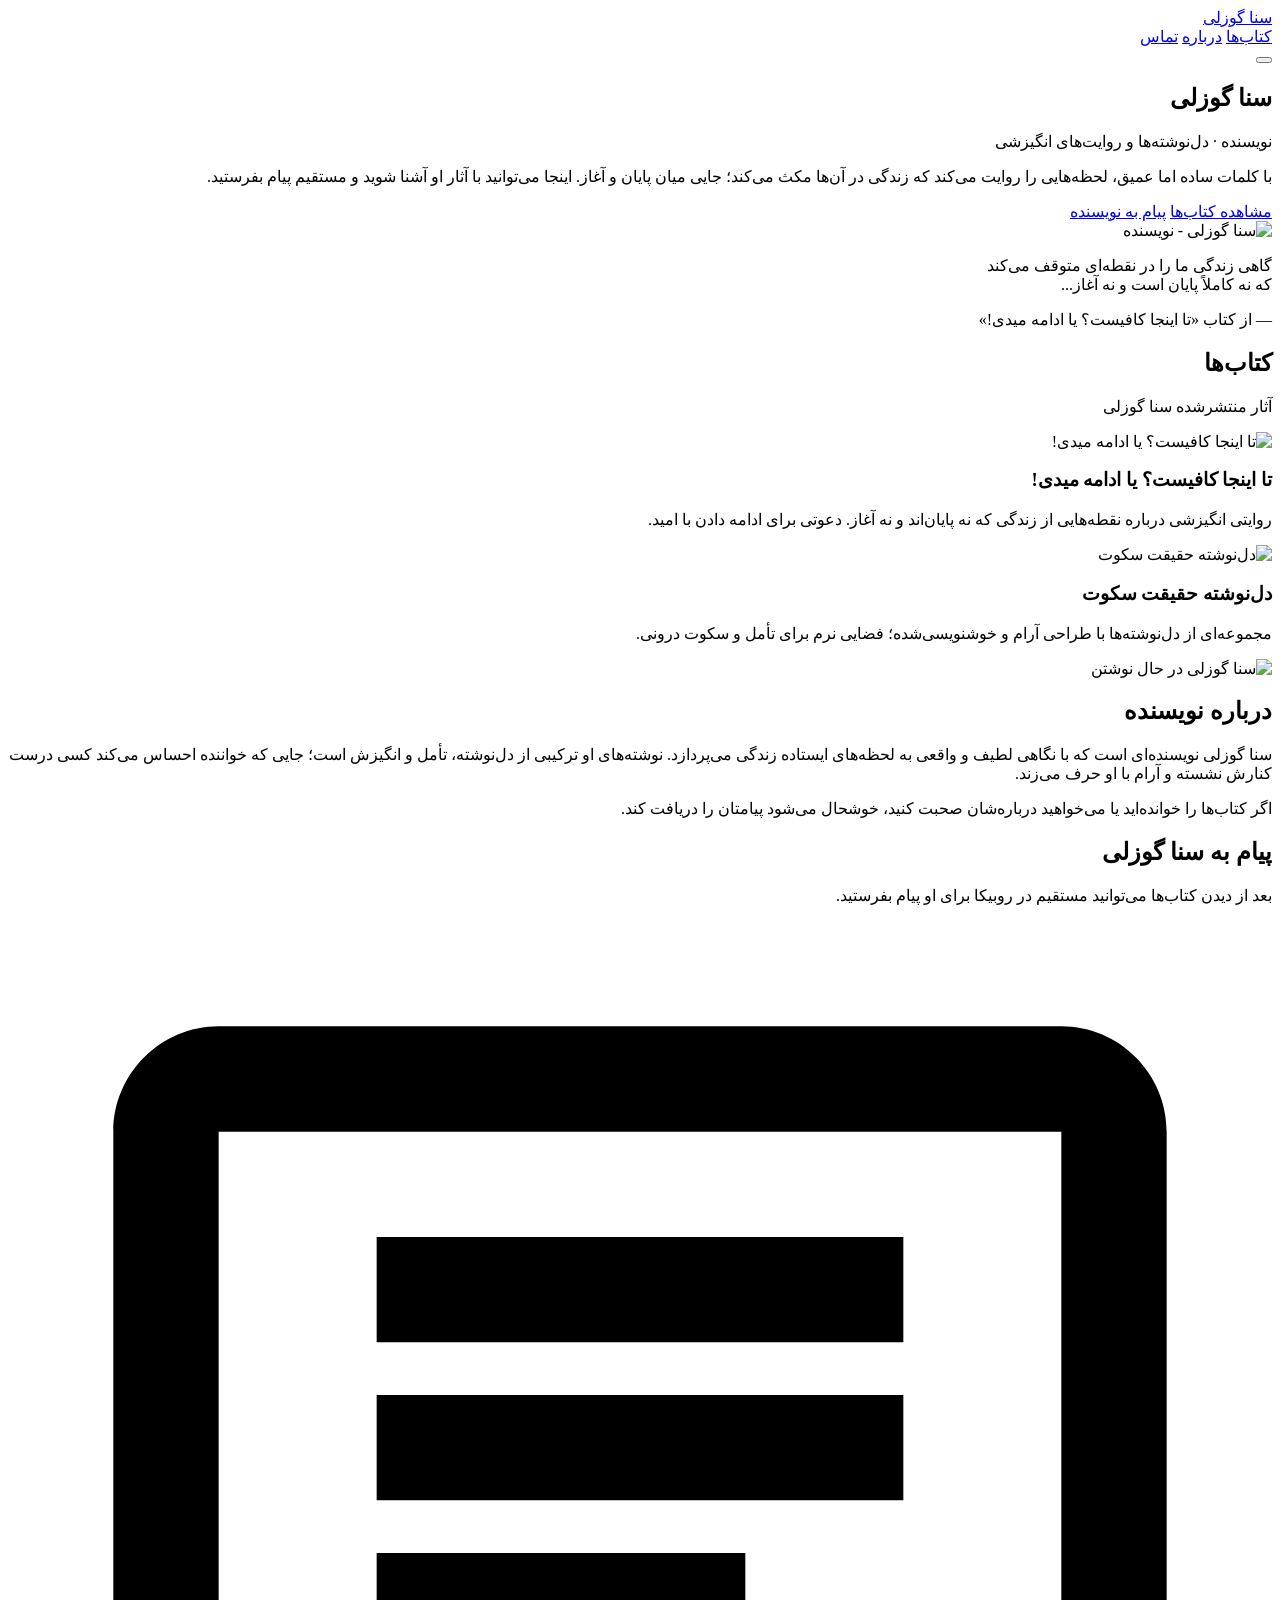
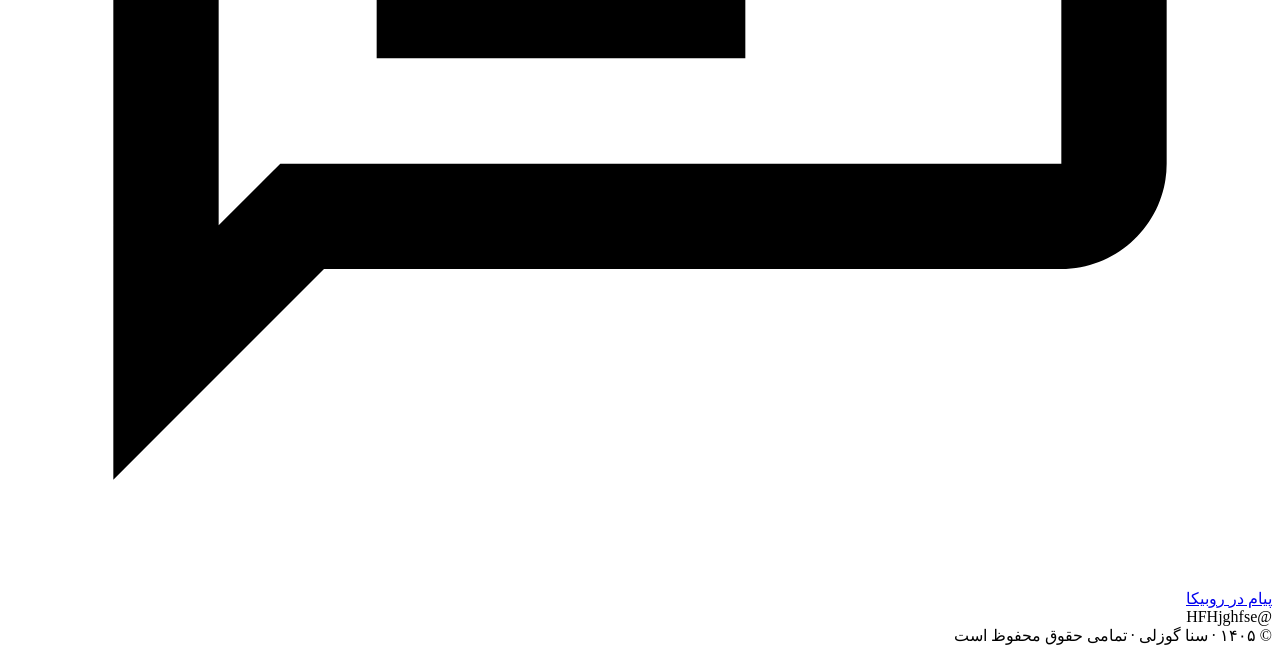
==== commit 6c06ae82: "Add files via upload" ====
--- a/index.html
+++ b/index.html
@@ -3,469 +3,36 @@
 <head>
   <meta charset="UTF-8" />
   <meta name="viewport" content="width=device-width, initial-scale=1.0" />
+  <meta name="description" content="سایت رسمی سنا گوزلی، نویسنده کتاب‌های دل‌نوشته و انگیزشی. با آثار او آشنا شوید و مستقیم پیام بفرستید." />
+  <meta name="author" content="سنا گوزلی" />
+  <meta name="theme-color" content="#c9a87c" />
   <title>سنا گوزلی | نویسنده</title>
-  <meta name="description" content="سایت رسمی سنا گوزلی، نویسنده کتاب‌های دل‌نوشته و انگیزشی. با آثار او آشنا شوید و پیام بفرستید." />
+
+  <!-- Fonts -->
   <link rel="preconnect" href="https://fonts.googleapis.com" />
   <link rel="preconnect" href="https://fonts.gstatic.com" crossorigin />
   <link href="https://fonts.googleapis.com/css2?family=Vazirmatn:wght@300;400;500;600;700&display=swap" rel="stylesheet" />
-  <style>
-    :root {
-      --cream: #faf6f1;
-      --warm-beige: #f3ebe0;
-      --soft-gold: #c9a87c;
-      --deep-brown: #4a3728;
-      --soft-green: #8a9a7b;
-      --muted-rose: #d4a5a5;
-      --text: #3d2c1e;
-      --text-light: #6b5a4a;
-      --card-bg: #fffdf9;
-      --shadow: 0 12px 40px rgba(74, 55, 40, 0.08);
-      --radius: 20px;
-    }
 
-    * {
-      margin: 0;
-      padding: 0;
-      box-sizing: border-box;
-    }
-
-    html {
-      scroll-behavior: smooth;
-    }
-
-    body {
-      font-family: 'Vazirmatn', Tahoma, sans-serif;
-      background: var(--cream);
-      color: var(--text);
-      line-height: 1.8;
-      overflow-x: hidden;
-    }
-
-    /* Soft background pattern */
-    body::before {
-      content: '';
-      position: fixed;
-      inset: 0;
-      background: 
-        radial-gradient(ellipse at 20% 20%, rgba(201, 168, 124, 0.12) 0%, transparent 50%),
-        radial-gradient(ellipse at 80% 80%, rgba(138, 154, 123, 0.1) 0%, transparent 50%),
-        radial-gradient(ellipse at 50% 50%, rgba(212, 165, 165, 0.06) 0%, transparent 60%);
-      pointer-events: none;
-      z-index: -1;
-    }
-
-    .container {
-      max-width: 1100px;
-      margin: 0 auto;
-      padding: 0 24px;
-    }
-
-    /* Header */
-    header {
-      padding: 28px 0;
-      position: sticky;
-      top: 0;
-      background: rgba(250, 246, 241, 0.85);
-      backdrop-filter: blur(12px);
-      z-index: 100;
-      border-bottom: 1px solid rgba(201, 168, 124, 0.15);
-    }
-
-    .header-inner {
-      display: flex;
-      justify-content: space-between;
-      align-items: center;
-    }
-
-    .logo {
-      font-size: 1.35rem;
-      font-weight: 600;
-      color: var(--deep-brown);
-      letter-spacing: -0.5px;
-    }
-
-    .logo span {
-      color: var(--soft-gold);
-      font-weight: 400;
-    }
-
-    nav a {
-      color: var(--text-light);
-      text-decoration: none;
-      margin-right: 28px;
-      font-size: 0.95rem;
-      font-weight: 500;
-      transition: color 0.25s;
-    }
-
-    nav a:hover {
-      color: var(--soft-gold);
-    }
-
-    /* Hero */
-    .hero {
-      padding: 80px 0 60px;
-      display: grid;
-      grid-template-columns: 1.1fr 0.9fr;
-      gap: 60px;
-      align-items: center;
-    }
-
-    .hero-content h1 {
-      font-size: 2.8rem;
-      font-weight: 700;
-      color: var(--deep-brown);
-      line-height: 1.3;
-      margin-bottom: 16px;
-    }
-
-    .hero-content .tagline {
-      font-size: 1.15rem;
-      color: var(--text-light);
-      margin-bottom: 28px;
-      font-weight: 400;
-    }
-
-    .hero-content p {
-      color: var(--text-light);
-      font-size: 1.05rem;
-      margin-bottom: 36px;
-      max-width: 480px;
-    }
-
-    .btn {
-      display: inline-flex;
-      align-items: center;
-      gap: 10px;
-      padding: 14px 32px;
-      border-radius: 50px;
-      font-family: inherit;
-      font-size: 1rem;
-      font-weight: 600;
-      text-decoration: none;
-      transition: all 0.3s ease;
-      border: none;
-      cursor: pointer;
-    }
-
-    .btn-primary {
-      background: linear-gradient(135deg, #c9a87c, #b8956a);
-      color: #fff;
-      box-shadow: 0 8px 24px rgba(201, 168, 124, 0.35);
-    }
-
-    .btn-primary:hover {
-      transform: translateY(-2px);
-      box-shadow: 0 12px 32px rgba(201, 168, 124, 0.45);
-    }
-
-    .btn-outline {
-      background: transparent;
-      color: var(--deep-brown);
-      border: 1.5px solid var(--soft-gold);
-    }
-
-    .btn-outline:hover {
-      background: rgba(201, 168, 124, 0.1);
-    }
-
-    .hero-image {
-      position: relative;
-    }
-
-    .hero-image img {
-      width: 100%;
-      max-width: 380px;
-      border-radius: 24px;
-      box-shadow: var(--shadow);
-      object-fit: cover;
-      aspect-ratio: 3/4;
-      display: block;
-      margin: 0 auto;
-    }
-
-    .hero-image::after {
-      content: '';
-      position: absolute;
-      bottom: -20px;
-      right: 10%;
-      width: 80%;
-      height: 40px;
-      background: rgba(201, 168, 124, 0.25);
-      filter: blur(25px);
-      border-radius: 50%;
-      z-index: -1;
-    }
-
-    /* Quote section */
-    .quote-section {
-      padding: 50px 0;
-      text-align: center;
-    }
-
-    .quote-box {
-      background: var(--card-bg);
-      border-radius: var(--radius);
-      padding: 48px 40px;
-      box-shadow: var(--shadow);
-      max-width: 720px;
-      margin: 0 auto;
-      position: relative;
-      border: 1px solid rgba(201, 168, 124, 0.12);
-    }
-
-    .quote-box::before {
-      content: '“';
-      position: absolute;
-      top: 12px;
-      right: 28px;
-      font-size: 5rem;
-      color: rgba(201, 168, 124, 0.2);
-      font-family: Georgia, serif;
-      line-height: 1;
-    }
-
-    .quote-box p {
-      font-size: 1.25rem;
-      color: var(--deep-brown);
-      font-weight: 500;
-      line-height: 2;
-    }
-
-    .quote-box .author {
-      margin-top: 20px;
-      color: var(--soft-gold);
-      font-size: 0.95rem;
-    }
-
-    /* Books */
-    .section {
-      padding: 70px 0;
-    }
-
-    .section-title {
-      text-align: center;
-      margin-bottom: 48px;
-    }
-
-    .section-title h2 {
-      font-size: 2rem;
-      color: var(--deep-brown);
-      margin-bottom: 10px;
-    }
-
-    .section-title p {
-      color: var(--text-light);
-      font-size: 1.05rem;
-    }
-
-    .books-grid {
-      display: grid;
-      grid-template-columns: repeat(auto-fit, minmax(280px, 1fr));
-      gap: 40px;
-      justify-items: center;
-    }
-
-    .book-card {
-      background: var(--card-bg);
-      border-radius: var(--radius);
-      overflow: hidden;
-      box-shadow: var(--shadow);
-      max-width: 320px;
-      width: 100%;
-      transition: transform 0.35s ease, box-shadow 0.35s ease;
-      border: 1px solid rgba(201, 168, 124, 0.1);
-    }
-
-    .book-card:hover {
-      transform: translateY(-8px);
-      box-shadow: 0 20px 50px rgba(74, 55, 40, 0.12);
-    }
-
-    .book-card img {
-      width: 100%;
-      height: 420px;
-      object-fit: cover;
-      display: block;
-    }
-
-    .book-info {
-      padding: 24px 22px 28px;
-      text-align: center;
-    }
-
-    .book-info h3 {
-      font-size: 1.15rem;
-      color: var(--deep-brown);
-      margin-bottom: 10px;
-      line-height: 1.5;
-    }
-
-    .book-info p {
-      font-size: 0.92rem;
-      color: var(--text-light);
-      margin-bottom: 18px;
-    }
-
-    /* About */
-    .about {
-      display: grid;
-      grid-template-columns: 0.9fr 1.1fr;
-      gap: 50px;
-      align-items: center;
-    }
-
-    .about-text h2 {
-      font-size: 1.9rem;
-      color: var(--deep-brown);
-      margin-bottom: 18px;
-    }
-
-    .about-text p {
-      color: var(--text-light);
-      margin-bottom: 16px;
-      font-size: 1.05rem;
-    }
-
-    .about-image img {
-      width: 100%;
-      border-radius: var(--radius);
-      box-shadow: var(--shadow);
-      max-height: 420px;
-      object-fit: cover;
-    }
-
-    /* Contact */
-    .contact {
-      text-align: center;
-      padding: 80px 0 100px;
-    }
-
-    .contact-box {
-      background: linear-gradient(145deg, #fffdf9, #f8f1e7);
-      border-radius: 28px;
-      padding: 56px 40px;
-      box-shadow: var(--shadow);
-      max-width: 560px;
-      margin: 0 auto;
-      border: 1px solid rgba(201, 168, 124, 0.18);
-    }
-
-    .contact-box h2 {
-      font-size: 1.8rem;
-      color: var(--deep-brown);
-      margin-bottom: 12px;
-    }
-
-    .contact-box p {
-      color: var(--text-light);
-      margin-bottom: 32px;
-      font-size: 1.05rem;
-    }
-
-    .rubika-btn {
-      display: inline-flex;
-      align-items: center;
-      gap: 12px;
-      background: linear-gradient(135deg, #4a90a4, #3a7a8c);
-      color: #fff;
-      padding: 16px 36px;
-      border-radius: 50px;
-      font-size: 1.1rem;
-      font-weight: 600;
-      text-decoration: none;
-      box-shadow: 0 10px 28px rgba(74, 144, 164, 0.35);
-      transition: all 0.3s ease;
-    }
-
-    .rubika-btn:hover {
-      transform: translateY(-3px);
-      box-shadow: 0 14px 36px rgba(74, 144, 164, 0.45);
-    }
-
-    .rubika-btn svg {
-      width: 22px;
-      height: 22px;
-      fill: currentColor;
-    }
-
-    .username {
-      margin-top: 18px;
-      font-size: 0.95rem;
-      color: var(--text-light);
-      direction: ltr;
-      display: inline-block;
-    }
-
-    /* Footer */
-    footer {
-      padding: 32px 0;
-      text-align: center;
-      border-top: 1px solid rgba(201, 168, 124, 0.15);
-      color: var(--text-light);
-      font-size: 0.9rem;
-    }
-
-    /* Responsive */
-    @media (max-width: 900px) {
-      .hero {
-        grid-template-columns: 1fr;
-        text-align: center;
-        gap: 40px;
-        padding: 50px 0 40px;
-      }
-
-      .hero-content p {
-        margin-left: auto;
-        margin-right: auto;
-      }
-
-      .hero-content h1 {
-        font-size: 2.2rem;
-      }
-
-      .about {
-        grid-template-columns: 1fr;
-        text-align: center;
-      }
-
-      .about-image {
-        order: -1;
-      }
-
-      nav {
-        display: none;
-      }
-    }
-
-    @media (max-width: 500px) {
-      .hero-content h1 {
-        font-size: 1.85rem;
-      }
-
-      .quote-box {
-        padding: 36px 24px;
-      }
-
-      .quote-box p {
-        font-size: 1.1rem;
-      }
-
-      .book-card img {
-        height: 360px;
-      }
-    }
-  </style>
+  <!-- Styles -->
+  <link rel="stylesheet" href="css/style.css" />
 </head>
 <body>
+  <!-- Header -->
   <header>
     <div class="container header-inner">
-      <div class="logo">سنا <span>گوزلی</span></div>
-      <nav>
+      <a href="#" class="logo">سنا <span>گوزلی</span></a>
+
+      <nav class="nav">
         <a href="#books">کتاب‌ها</a>
         <a href="#about">درباره</a>
         <a href="#contact">تماس</a>
       </nav>
+
+      <button class="menu-toggle" aria-label="منو">
+        <span></span>
+        <span></span>
+        <span></span>
+      </button>
     </div>
   </header>
 
@@ -479,13 +46,13 @@
           با کلمات ساده اما عمیق، لحظه‌هایی را روایت می‌کند که زندگی در آن‌ها مکث می‌کند؛
           جایی میان پایان و آغاز. اینجا می‌توانید با آثار او آشنا شوید و مستقیم پیام بفرستید.
         </p>
-        <div style="display: flex; gap: 14px; flex-wrap: wrap; justify-content: flex-start;">
+        <div class="hero-buttons">
           <a href="#books" class="btn btn-primary">مشاهده کتاب‌ها</a>
           <a href="#contact" class="btn btn-outline">پیام به نویسنده</a>
         </div>
       </div>
       <div class="hero-image">
-        <img src="images/1000020713.jpg" alt="سنا گوزلی" />
+        <img src="images/1000020713.jpg" alt="سنا گوزلی - نویسنده" loading="eager" />
       </div>
     </section>
 
@@ -508,9 +75,9 @@
           <p>آثار منتشرشده سنا گوزلی</p>
         </div>
         <div class="books-grid">
-          <!-- Book 1: Dark motivational -->
+          <!-- Book 1 -->
           <article class="book-card">
-            <img src="images/1000020711.jpg" alt="تا اینجا کافیست؟ یا ادامه میدی!" />
+            <img src="images/1000020711.jpg" alt="تا اینجا کافیست؟ یا ادامه میدی!" loading="lazy" />
             <div class="book-info">
               <h3>تا اینجا کافیست؟ یا ادامه میدی!</h3>
               <p>
@@ -520,9 +87,9 @@
             </div>
           </article>
 
-          <!-- Book 2: Soft calligraphy -->
+          <!-- Book 2 -->
           <article class="book-card">
-            <img src="images/1000020712.jpg" alt="دل‌نوشته حقیقت سکوت" />
+            <img src="images/1000020712.jpg" alt="دل‌نوشته حقیقت سکوت" loading="lazy" />
             <div class="book-info">
               <h3>دل‌نوشته حقیقت سکوت</h3>
               <p>
@@ -536,10 +103,10 @@
     </section>
 
     <!-- About -->
-    <section class="section" id="about" style="background: rgba(243, 235, 224, 0.4);">
+    <section class="section about-section" id="about">
       <div class="container about">
         <div class="about-image">
-          <img src="images/1000020713.jpg" alt="سنا گوزلی در حال نوشتن" />
+          <img src="images/1000020713.jpg" alt="سنا گوزلی در حال نوشتن" loading="lazy" />
         </div>
         <div class="about-text">
           <h2>درباره نویسنده</h2>
@@ -564,8 +131,8 @@
           <p>
             بعد از دیدن کتاب‌ها می‌توانید مستقیم در روبیکا برای او پیام بفرستید.
           </p>
-          <a href="https://rubika.ir/@HFHjghfse" class="rubika-btn" target="_blank" rel="noopener">
-            <svg viewBox="0 0 24 24" xmlns="http://www.w3.org/2000/svg">
+          <a href="https://rubika.ir/@HFHjghfse" class="rubika-btn" target="_blank" rel="noopener noreferrer">
+            <svg viewBox="0 0 24 24" xmlns="http://www.w3.org/2000/svg" aria-hidden="true">
               <path d="M20 2H4c-1.1 0-2 .9-2 2v18l4-4h14c1.1 0 2-.9 2-2V4c0-1.1-.9-2-2-2zm0 14H5.17L4 17.17V4h16v12z"/>
               <path d="M7 9h10v2H7zm0-3h10v2H7zm0 6h7v2H7z"/>
             </svg>
@@ -577,10 +144,14 @@
     </section>
   </main>
 
+  <!-- Footer -->
   <footer>
     <div class="container">
       © ۱۴۰۵ · سنا گوزلی · تمامی حقوق محفوظ است
     </div>
   </footer>
+
+  <!-- Scripts -->
+  <script src="js/main.js"></script>
 </body>
 </html>
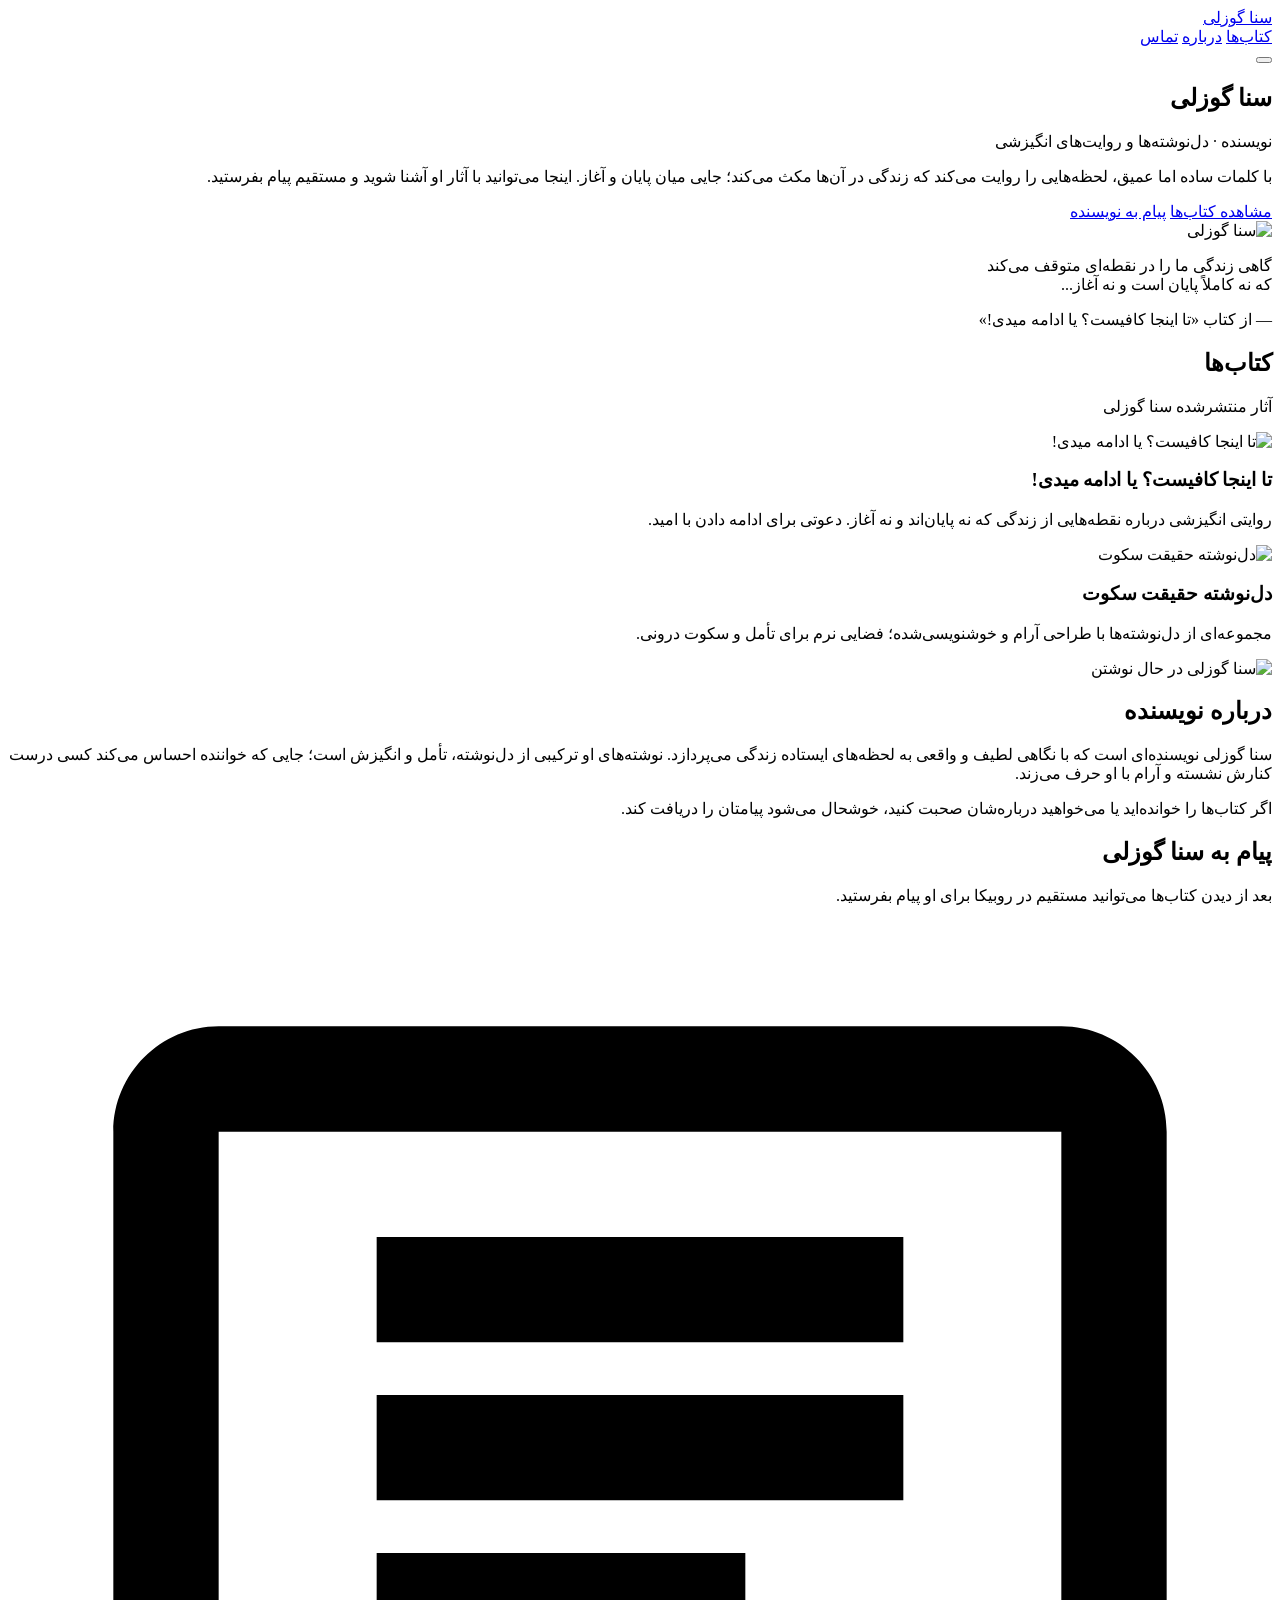
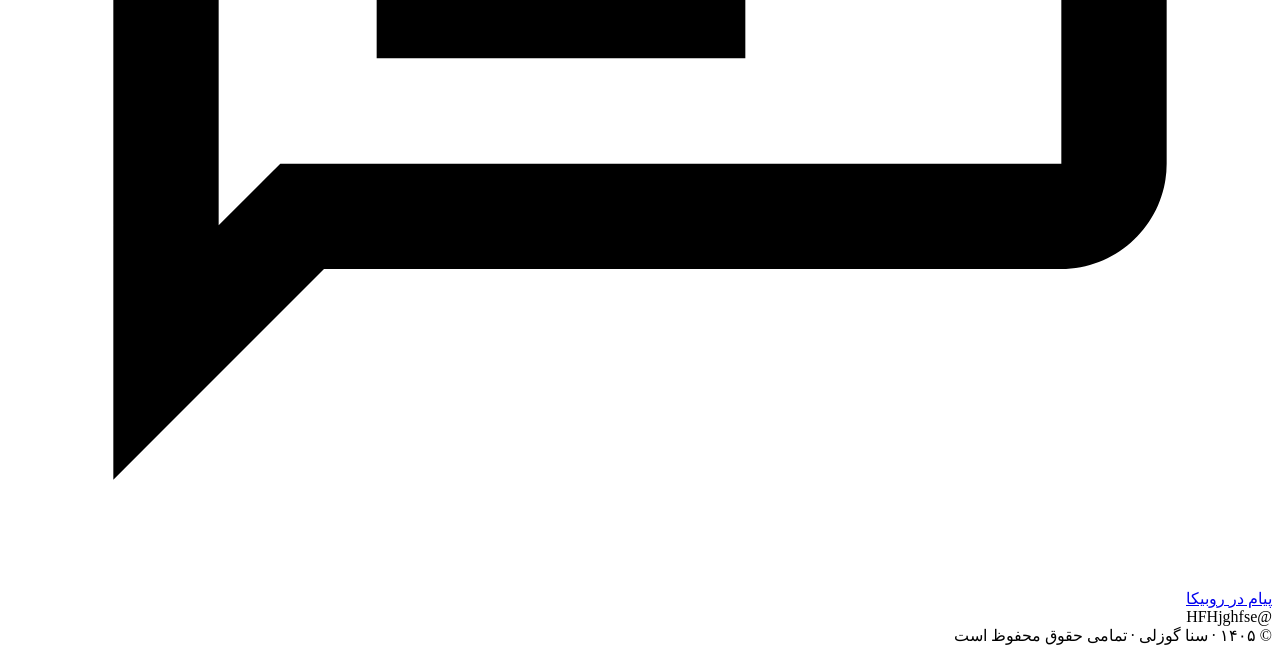
==== commit 7ebda69e: "Add files via upload" ====
--- a/index.html
+++ b/index.html
@@ -5,7 +5,7 @@
   <meta name="viewport" content="width=device-width, initial-scale=1.0" />
   <meta name="description" content="سایت رسمی سنا گوزلی، نویسنده کتاب‌های دل‌نوشته و انگیزشی. با آثار او آشنا شوید و مستقیم پیام بفرستید." />
   <meta name="author" content="سنا گوزلی" />
-  <meta name="theme-color" content="#c9a87c" />
+  <meta name="theme-color" content="#c4a574" />
   <title>سنا گوزلی | نویسنده</title>
 
   <!-- Fonts -->
@@ -17,18 +17,19 @@
   <link rel="stylesheet" href="css/style.css" />
 </head>
 <body>
+
   <!-- Header -->
-  <header>
+  <header class="header">
     <div class="container header-inner">
       <a href="#" class="logo">سنا <span>گوزلی</span></a>
 
-      <nav class="nav">
+      <nav class="nav" id="nav">
         <a href="#books">کتاب‌ها</a>
         <a href="#about">درباره</a>
         <a href="#contact">تماس</a>
       </nav>
 
-      <button class="menu-toggle" aria-label="منو">
+      <button class="menu-btn" id="menuBtn" aria-label="منو">
         <span></span>
         <span></span>
         <span></span>
@@ -39,46 +40,46 @@
   <main>
     <!-- Hero -->
     <section class="hero container">
-      <div class="hero-content">
+      <div class="hero-text fade-up">
         <h1>سنا گوزلی</h1>
-        <p class="tagline">نویسنده · دل‌نوشته‌ها و روایت‌های انگیزشی</p>
+        <p class="subtitle">نویسنده · دل‌نوشته‌ها و روایت‌های انگیزشی</p>
         <p>
           با کلمات ساده اما عمیق، لحظه‌هایی را روایت می‌کند که زندگی در آن‌ها مکث می‌کند؛
           جایی میان پایان و آغاز. اینجا می‌توانید با آثار او آشنا شوید و مستقیم پیام بفرستید.
         </p>
-        <div class="hero-buttons">
+        <div class="hero-actions">
           <a href="#books" class="btn btn-primary">مشاهده کتاب‌ها</a>
-          <a href="#contact" class="btn btn-outline">پیام به نویسنده</a>
+          <a href="#contact" class="btn btn-ghost">پیام به نویسنده</a>
         </div>
       </div>
-      <div class="hero-image">
-        <img src="images/1000020713.jpg" alt="سنا گوزلی - نویسنده" loading="eager" />
+      <div class="hero-photo fade-up">
+        <img src="images/author.jpg" alt="سنا گوزلی" width="360" height="480" />
       </div>
     </section>
 
     <!-- Quote -->
-    <section class="quote-section container">
-      <div class="quote-box">
+    <section class="quote-wrap container">
+      <div class="quote fade-up">
         <p>
           گاهی زندگی ما را در نقطه‌ای متوقف می‌کند<br />
           که نه کاملاً پایان است و نه آغاز...
         </p>
-        <div class="author">— از کتاب «تا اینجا کافیست؟ یا ادامه میدی!»</div>
+        <div class="source">— از کتاب «تا اینجا کافیست؟ یا ادامه میدی!»</div>
       </div>
     </section>
 
     <!-- Books -->
     <section class="section" id="books">
       <div class="container">
-        <div class="section-title">
+        <div class="section-head fade-up">
           <h2>کتاب‌ها</h2>
           <p>آثار منتشرشده سنا گوزلی</p>
         </div>
-        <div class="books-grid">
-          <!-- Book 1 -->
-          <article class="book-card">
-            <img src="images/1000020711.jpg" alt="تا اینجا کافیست؟ یا ادامه میدی!" loading="lazy" />
-            <div class="book-info">
+
+        <div class="books">
+          <article class="book fade-up">
+            <img src="images/book-tainja.jpg" alt="تا اینجا کافیست؟ یا ادامه میدی!" width="340" height="380" />
+            <div class="book-body">
               <h3>تا اینجا کافیست؟ یا ادامه میدی!</h3>
               <p>
                 روایتی انگیزشی درباره نقطه‌هایی از زندگی که نه پایان‌اند و نه آغاز.
@@ -87,10 +88,9 @@
             </div>
           </article>
 
-          <!-- Book 2 -->
-          <article class="book-card">
-            <img src="images/1000020712.jpg" alt="دل‌نوشته حقیقت سکوت" loading="lazy" />
-            <div class="book-info">
+          <article class="book fade-up">
+            <img src="images/book-delneveshte.jpg" alt="دل‌نوشته حقیقت سکوت" width="340" height="380" />
+            <div class="book-body">
               <h3>دل‌نوشته حقیقت سکوت</h3>
               <p>
                 مجموعه‌ای از دل‌نوشته‌ها با طراحی آرام و خوشنویسی‌شده؛
@@ -105,10 +105,10 @@
     <!-- About -->
     <section class="section about-section" id="about">
       <div class="container about">
-        <div class="about-image">
-          <img src="images/1000020713.jpg" alt="سنا گوزلی در حال نوشتن" loading="lazy" />
+        <div class="about-img fade-up">
+          <img src="images/author.jpg" alt="سنا گوزلی در حال نوشتن" width="400" height="420" />
         </div>
-        <div class="about-text">
+        <div class="about-content fade-up">
           <h2>درباره نویسنده</h2>
           <p>
             سنا گوزلی نویسنده‌ای است که با نگاهی لطیف و واقعی به لحظه‌های ایستاده زندگی می‌پردازد.
@@ -126,13 +126,11 @@
     <!-- Contact -->
     <section class="contact" id="contact">
       <div class="container">
-        <div class="contact-box">
+        <div class="contact-card fade-up">
           <h2>پیام به سنا گوزلی</h2>
-          <p>
-            بعد از دیدن کتاب‌ها می‌توانید مستقیم در روبیکا برای او پیام بفرستید.
-          </p>
-          <a href="https://rubika.ir/@HFHjghfse" class="rubika-btn" target="_blank" rel="noopener noreferrer">
-            <svg viewBox="0 0 24 24" xmlns="http://www.w3.org/2000/svg" aria-hidden="true">
+          <p>بعد از دیدن کتاب‌ها می‌توانید مستقیم در روبیکا برای او پیام بفرستید.</p>
+          <a href="https://rubika.ir/@HFHjghfse" class="rubika" target="_blank" rel="noopener noreferrer">
+            <svg viewBox="0 0 24 24" aria-hidden="true">
               <path d="M20 2H4c-1.1 0-2 .9-2 2v18l4-4h14c1.1 0 2-.9 2-2V4c0-1.1-.9-2-2-2zm0 14H5.17L4 17.17V4h16v12z"/>
               <path d="M7 9h10v2H7zm0-3h10v2H7zm0 6h7v2H7z"/>
             </svg>
@@ -145,13 +143,12 @@
   </main>
 
   <!-- Footer -->
-  <footer>
+  <footer class="footer">
     <div class="container">
       © ۱۴۰۵ · سنا گوزلی · تمامی حقوق محفوظ است
     </div>
   </footer>
 
-  <!-- Scripts -->
   <script src="js/main.js"></script>
 </body>
 </html>
